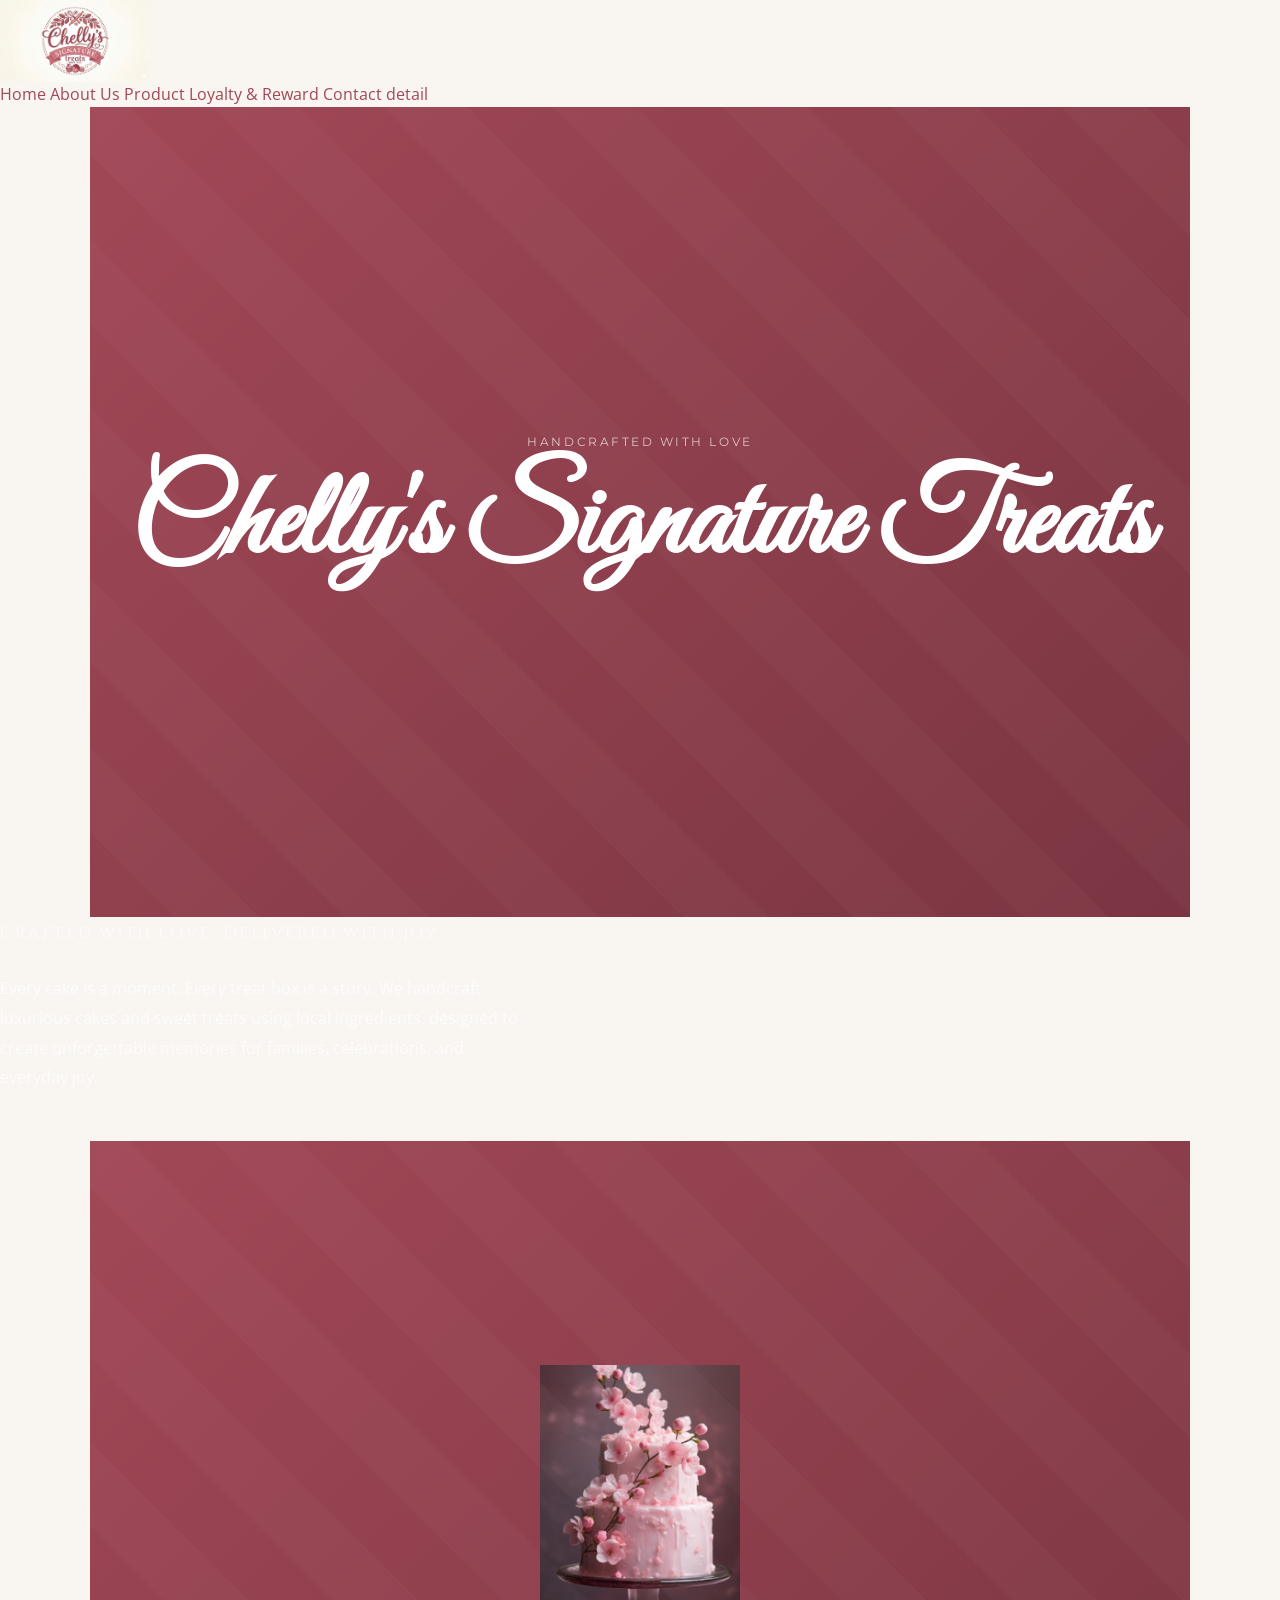
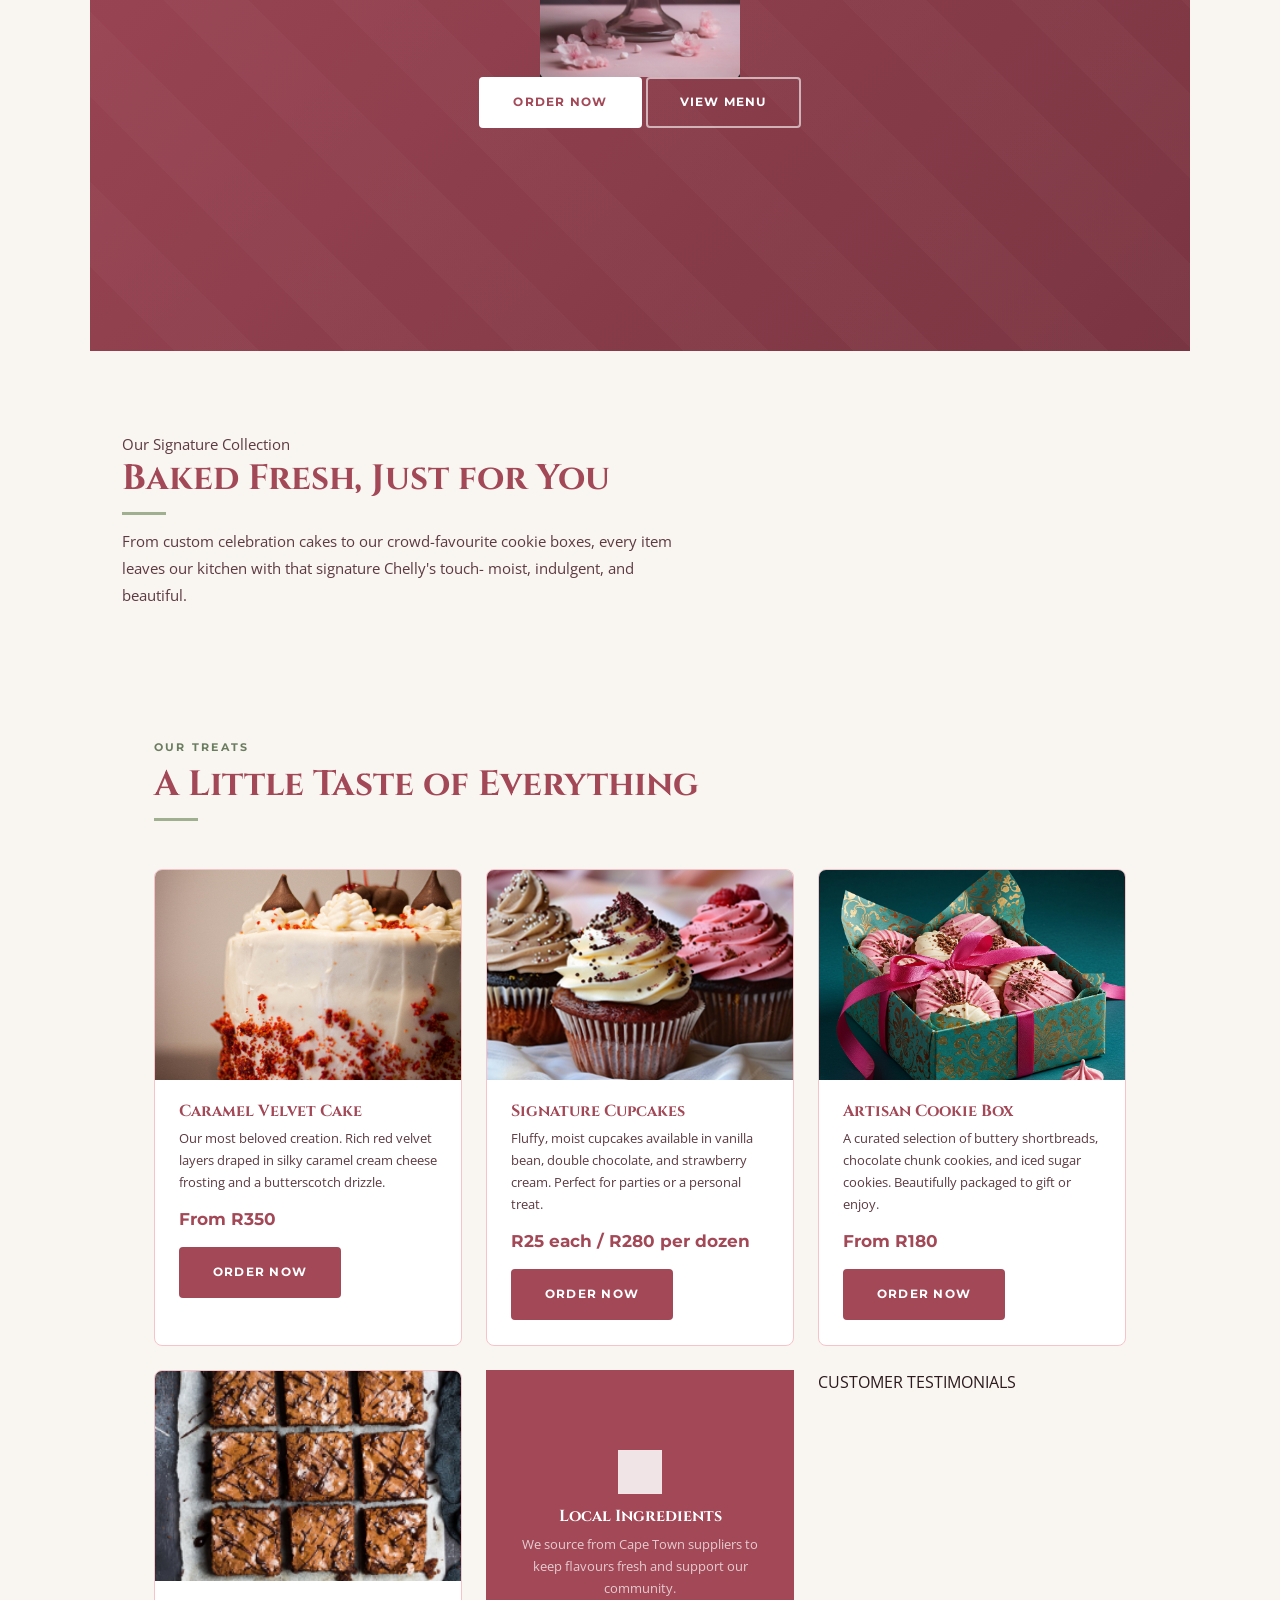
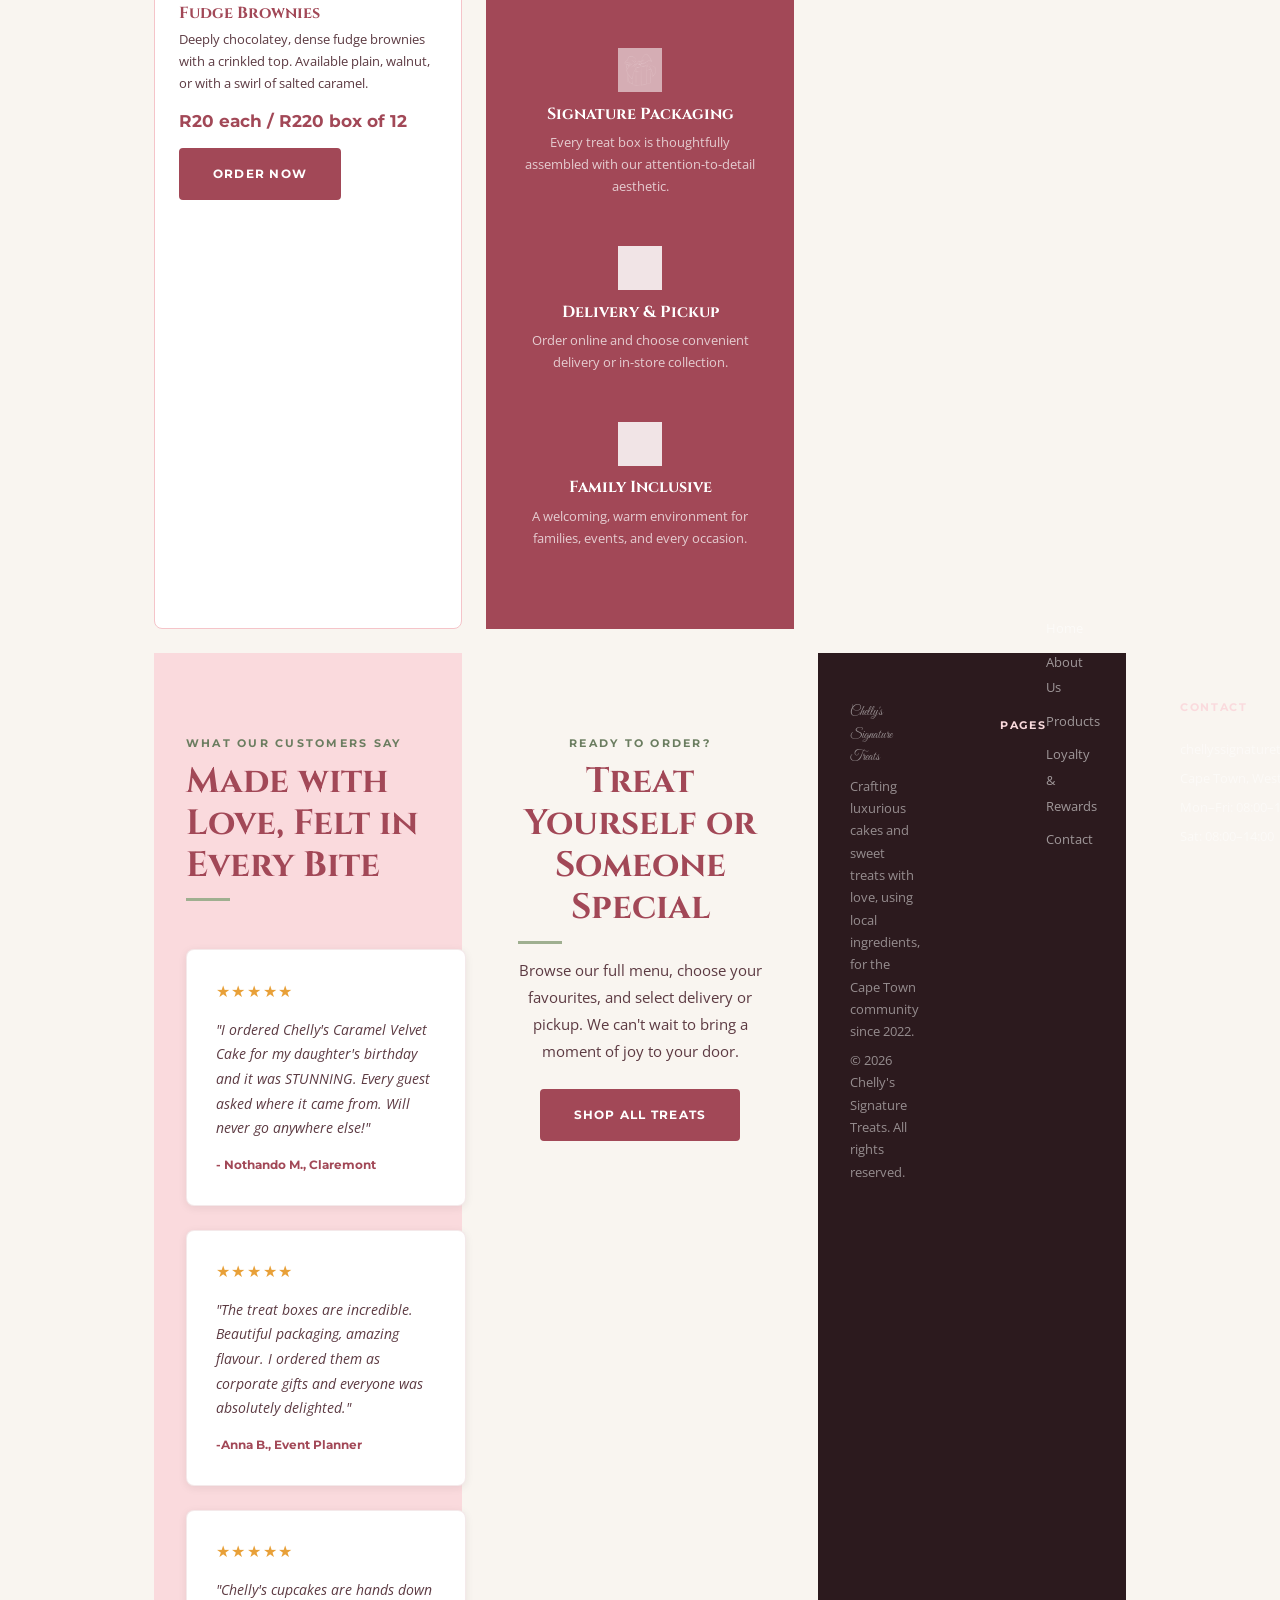
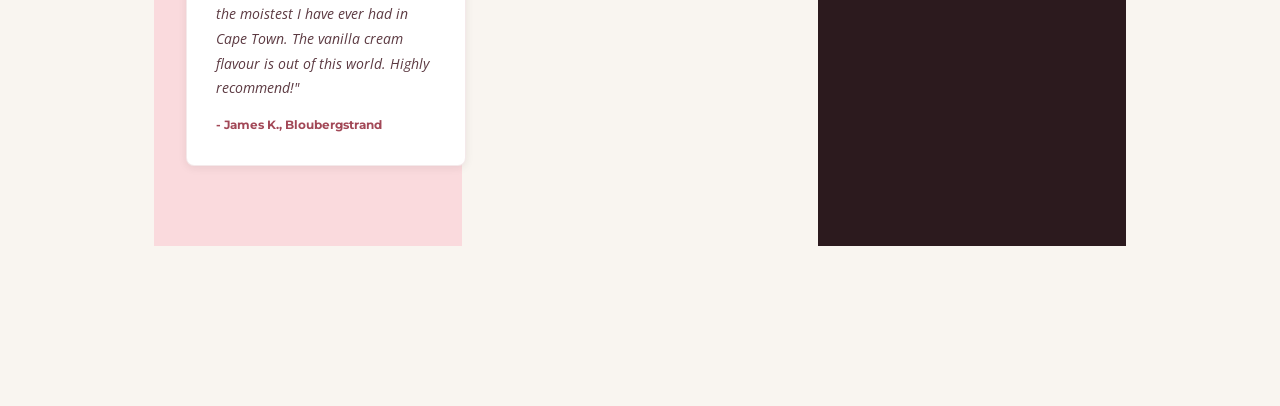
==== css/index.html @ 33cc7645 "Create a new CSS file (e.g., `style.css`) and link it to your HTML files on the website" ====
<!DOCTYPE html>
<html lang="en">
<head>
  <link rel="stylesheet" href="style.css" />
    <meta charset="UTF-8">
    <meta name="viewport" content="width=device-width, initial-scale=1.0">
    <title>Home | Chelly's Signature Treats</title>
</head>

<body>
          <img src="images/logo.png" alt="Chelly's Signature Treats" width="150" height="60"/>
    <a href="index.html">Home</a>
    <a href ="aboutus.html">About Us</a>
    <a href="product.html">Product</a>
    <a href="loyaltyandreward.html">Loyalty & Reward</a>
    <a href="contactdetail.html">Contact detail</a>

 <section class="hero">
    <div class="hero-bg-pattern"></div>
    <div class="hero-content">
      <p align="center" class="hero-eyebrow">Handcrafted with love</p>
           <h1> Chelly's Signature Treats</h1>

    </div>
  </section>
          <p class="hero-tagline">Crafted with love. Delivered with joy.</p>
        <p class="hero-description">
          Every cake is a moment. Every treat box is a story. We handcraft luxurious
          cakes and sweet treats using local ingredients, designed to create unforgettable
          memories for families, celebrations, and everyday joy.
 <section class="hero">

  <img src="images/maincake.png" alt="Main Cake" width="200"/>
      <div class="hero-actions">
        <a href="#" class="btn-primary">Order Now</a>
        <a href="#" class="btn-outline">View Menu</a>
      </div>
    </div>
  </section>

  <!-- INTRODUCTION -->
   <section class="featured-treats">
        <p "section-label">Our Signature Collection</p>
                <h2>Baked Fresh, Just for You</h2>
        <p class="section-subtitle">
          From custom celebration cakes to our crowd-favourite cookie boxes, every item
          leaves our kitchen with that signature Chelly's touch- moist, indulgent, and beautiful.
        </p>
 
    <!-- PHOTO GALLERY -->
  <section class="photo-grid-section">
    <p class="section-label">Our Treats</p>
    <h2 class="section-title">A Little Taste of Everything</h2>
    <div class="photo-grid">
 
      <div class="treats-grid">
 
          <article class="treat-card">
            <div class="treat-image">
              <img src="images/caramelvelvetcake.jpg" width="200" />
            </div>
            <div class="treat-info">
              <h3>Caramel Velvet Cake</h3>
              <p>
                Our most beloved creation. Rich red velvet layers draped in silky caramel
                cream cheese frosting and a butterscotch drizzle.
              </p>
              <p class="treat-price">From R350</p>
              <a href="products.html" class="btn-primary">Order Now</a>
            </div>
          </article>
 
          <article class="treat-card">
            <div class="treat-image">
              <img src="images/cupcakes.png" alt="Signature Cupcakes" />
            </div>
            <div class="treat-info">
              <h3>Signature Cupcakes</h3>
              <p>
                Fluffy, moist cupcakes available in vanilla bean, double chocolate,
                and strawberry cream. Perfect for parties or a personal treat.
              </p>
              <p class="treat-price">R25 each / R280 per dozen</p>
              <a href="products.html" class="btn-primary">Order Now</a>
            </div>
          </article>
 
          <article class="treat-card">
            <div class="treat-image">
              <img src="images/cookiebox.jpg" width="200" />
            </div>
            <div class="treat-info">
              <h3>Artisan Cookie Box</h3>
              <p>
                A curated selection of buttery shortbreads, chocolate chunk cookies, and iced
                sugar cookies. Beautifully packaged to gift or enjoy.
              </p>
              <p class="treat-price">From R180</p>
              <a href="products.html" class="btn-primary">Order Now</a>
            </div>
          </article>
 
          <article class="treat-card">
            <div class="treat-image">
              <img src="images/brownies.png" alt="Fudge Brownies" />
            </div>
            <div class="treat-info">
              <h3>Fudge Brownies</h3>
              <p>
                Deeply chocolatey, dense fudge brownies with a crinkled top. Available plain,
                walnut, or with a swirl of salted caramel.
              </p>
              <p class="treat-price">R20 each / R220 box of 12</p>
              <a href="products.html" class="btn-primary">Order Now</a>
            </div>
          </article>
 <section class="promise-band">
        <div class="promise-grid">
 
          <div class="promise-item">
            <img src="images/localingredients.jpg" width="150" height="100" />
            <h3>Local Ingredients</h3>
            <p>We source from Cape Town suppliers to keep flavours fresh and support our community.</p>
          </div>
 
          <div class="promise-item">
            <img src="images/packaginglogo.png" width="150" height="100" />
            <h3>Signature Packaging</h3>
            <p>Every treat box is thoughtfully assembled with our attention-to-detail aesthetic.</p>
          </div>
 
          <div class="promise-item">
            <img src="images/deliveryicon.jpg" width="150" height="100" />
            <h3>Delivery & Pickup</h3>
            <p>Order online and choose convenient delivery or in-store collection.</p>
          </div>
 
          <div class="promise-item">
            <img src="images/familyicon.jpg" width="150" height="100" />
            <h3>Family Inclusive</h3>
            <p>A welcoming, warm environment for families, events, and every occasion.</p>
          </div>
 
        </div>
      </section>
 
      
           CUSTOMER TESTIMONIALS
      
      <section class="testimonials">
        <p class="section-label">What Our Customers Say</p>
        <h2>Made with Love, Felt in Every Bite</h2>
 
        <div class="testimonials-grid">
 
          <article class="testimonial-card">
            <div class="stars" aria-label="5 out of 5 stars">&#9733;&#9733;&#9733;&#9733;&#9733;</div>
            <blockquote>
              "I ordered Chelly's Caramel Velvet Cake for my daughter's birthday and it was
              STUNNING. Every guest asked where it came from. Will never go anywhere else!"
            </blockquote>
            <p class="testimonial-author">- Nothando M., Claremont</p>
          </article>
 
          <article class="testimonial-card">
            <div class="stars" aria-label="5 out of 5 stars">&#9733;&#9733;&#9733;&#9733;&#9733;</div>
            <blockquote>
              "The treat boxes are incredible. Beautiful packaging, amazing flavour.
              I ordered them as corporate gifts and everyone was absolutely delighted."
            </blockquote>
            <p class="testimonial-author">-Anna B., Event Planner</p>
          </article>
 
          <article class="testimonial-card">
            <div class="stars" aria-label="5 out of 5 stars">&#9733;&#9733;&#9733;&#9733;&#9733;</div>
            <blockquote>
              "Chelly's cupcakes are hands down the moistest I have ever had in Cape Town.
              The vanilla cream flavour is out of this world. Highly recommend!"
            </blockquote>
            <p class="testimonial-author">- James K., Bloubergstrand</p>
          </article>
 
        </div>
      </section>
 
      <!-- ═══════════════════════════════════════════
           CALL TO ACTION
      ═══════════════════════════════════════════ -->
      <section class="cta-section">
        <p class="section-label">Ready to Order?</p>
        <h2>Treat Yourself or Someone Special</h2>
        <p>
          Browse our full menu, choose your favourites, and select delivery or pickup.
          We can't wait to bring a moment of joy to your door.
        </p>
        <a href="products.html" class="btn-primary">Shop All Treats</a>
      </section>
 
    </main>
 
    <!-- ═══════════════════════════════════════════
         FOOTER
    ═══════════════════════════════════════════ -->
    <footer>
      <div class="footer-grid">
 
        <div class="footer-brand">
          <p class="footer-logo">Chelly's Signature Treats</p>
          <p>
            Crafting luxurious cakes and sweet treats with love, using local ingredients,
            for the Cape Town community since 2022.
          </p>
          <p>&copy; 2026 Chelly's Signature Treats. All rights reserved.</p>
        </div>
 
        <nav aria-label="Footer navigation">
          <h4>Pages</h4>
          <ul>
            <li><a href="index.html">Home</a></li>
            <li><a href="about.html">About Us</a></li>
            <li><a href="products.html">Products</a></li>
            <li><a href="loyalty.html">Loyalty & Rewards</a></li>
            <li><a href="contact.html">Contact</a></li>
          </ul>
        </nav>
 
        <div class="footer-contact">
          <h4>Contact</h4>
          <ul>
            <li>chellyssignaturetreats.co.za</li>
            <li>Cape Town, Western Cape</li>
            <li>Mon–Fri: 08:00–17:00</li>
            <li>Sat: 08:00–14:00</li>
          </ul>
        </div>
 
      </div>
    </footer>
 
   
  </body>
</html>
---- css/style.css ----
/* ============================================================
   CHELLY'S SIGNATURE TREATS — style.css
   Covers: index.html · about.html · products.html
           loyalty.html · contact.html
   ============================================================ */
/* ─────────────────────────────────────────
   1. GOOGLE FONTS IMPORT
───────────────────────────────────────── */
@import url('https://fonts.googleapis.com/css2?family=Great+Vibes&family=Cinzel:wght@400;600;700&family=Open+Sans:wght@300;400;600&family=Montserrat:wght@400;500;600;700&display=swap');


/* ─────────────────────────────────────────
   2. CSS CUSTOM PROPERTIES (DESIGN TOKENS)
───────────────────────────────────────── */
:root {
  /* Brand colours */
  --raspberry:      #A24857;
  --raspberry-dark: #7A3542;
  --raspberry-light:#C4687A;
  --blush:          #FADADD;
  --blush-dark:     #F5C4C9;
  --sage:           #9FAF90;
  --sage-dark:      #6B7D60;
  --vanilla:        #F9F5F0;
  --vanilla-dark:   #F0EAE2;
  --text-dark:      #2C1A1E;
  --text-mid:       #5C3A42;
  --text-light:     #8C6A72;
  --white:          #FFFFFF;

  /* Typography */
  --font-display:   'Great Vibes', cursive;
  --font-heading:   'Cinzel', serif;
  --font-label:     'Montserrat', sans-serif;
  --font-body:      'Open Sans', sans-serif;

  /* Spacing scale */
  --space-xs:  0.4rem;
  --space-sm:  0.8rem;
  --space-md:  1.5rem;
  --space-lg:  3rem;
  --space-xl:  5rem;
  --space-2xl: 8rem;

  /* Layout */
  --max-width:      1100px;
  --nav-height:     72px;
  --radius-sm:      4px;
  --radius-md:      8px;
  --radius-lg:      16px;

  /* Shadows */
  --shadow-sm:  0 2px 8px rgba(44, 26, 30, 0.08);
  --shadow-md:  0 6px 20px rgba(44, 26, 30, 0.10);
  --shadow-lg:  0 16px 40px rgba(44, 26, 30, 0.14);

  /* Transitions */
  --transition: 0.22s ease;
}


/* ─────────────────────────────────────────
   3. RESET & BASE
───────────────────────────────────────── */
*, *::before, *::after {
  box-sizing: border-box;
  margin: 0;
  padding: 0;
}

html {
  scroll-behavior: smooth;
  font-size: 16px;
}

body {
  font-family: var(--font-body);
  background-color: var(--vanilla);
  color: var(--text-dark);
  line-height: 1.6;
  -webkit-font-smoothing: antialiased;
}

img {
  display: block;
  max-width: 100%;
  height: auto;
}

a {
  color: var(--raspberry);
  text-decoration: none;
  transition: color var(--transition);
}

a:hover {
  color: var(--raspberry-dark);
}

ul {
  list-style: none;
}

button {
  cursor: pointer;
  font-family: var(--font-label);
}


/* ─────────────────────────────────────────
   4. TYPOGRAPHY UTILITIES
───────────────────────────────────────── */
.section-label {
  display: block;
  font-family: var(--font-label);
  font-size: 0.7rem;
  font-weight: 700;
  letter-spacing: 0.2em;
  text-transform: uppercase;
  color: var(--sage-dark);
  margin-bottom: var(--space-xs);
}

h1, h2, h3, h4 {
  font-family: var(--font-heading);
  line-height: 1.2;
  color: var(--raspberry);
}

h1 { font-size: clamp(2rem, 5vw, 3.2rem); }
h2 { font-size: clamp(1.5rem, 3vw, 2.2rem); margin-bottom: var(--space-sm); }
h3 { font-size: 1.05rem; margin-bottom: var(--space-xs); }
h4 { font-size: 0.9rem; }

p {
  font-size: 0.92rem;
  color: var(--text-mid);
  line-height: 1.85;
}

/* Decorative divider line under headings */
h2::after {
  content: '';
  display: block;
  width: 44px;
  height: 3px;
  background: var(--sage);
  margin-top: 0.7rem;
}


/* ─────────────────────────────────────────
   5. BUTTONS
───────────────────────────────────────── */
.btn-primary,
.btn-outline,
.btn-submit,
.btn-add-to-cart {
  display: inline-block;
  font-family: var(--font-label);
  font-size: 0.78rem;
  font-weight: 700;
  letter-spacing: 0.1em;
  text-transform: uppercase;
  border-radius: var(--radius-sm);
  padding: 0.85rem 2rem;
  transition: background var(--transition), color var(--transition),
              border-color var(--transition), transform var(--transition),
              box-shadow var(--transition);
  border: 2px solid transparent;
}

/* Primary — filled raspberry */
.btn-primary {
  background: var(--raspberry);
  color: var(--white);
  border-color: var(--raspberry);
}

.btn-primary:hover {
  background: var(--raspberry-dark);
  border-color: var(--raspberry-dark);
  color: var(--white);
  transform: translateY(-2px);
  box-shadow: var(--shadow-md);
}

/* Outline — transparent with raspberry border */
.btn-outline {
  background: transparent;
  color: var(--raspberry);
  border-color: var(--raspberry);
}

.btn-outline:hover {
  background: var(--raspberry);
  color: var(--white);
  transform: translateY(-2px);
}

/* Submit — full-width form button */
.btn-submit {
  display: block;
  width: 100%;
  padding: 1rem;
  background: var(--raspberry);
  color: var(--white);
  border: none;
  border-radius: var(--radius-sm);
  font-size: 0.85rem;
  margin-top: var(--space-sm);
}

.btn-submit:hover {
  background: var(--raspberry-dark);
  transform: translateY(-1px);
  box-shadow: var(--shadow-md);
}

/* Small add-to-cart button */
.btn-add-to-cart {
  padding: 0.5rem 1rem;
  background: var(--raspberry);
  color: var(--white);
  border: none;
  border-radius: var(--radius-sm);
  font-size: 0.72rem;
}

.btn-add-to-cart:hover {
  background: var(--raspberry-dark);
}


/* ─────────────────────────────────────────
   6. LAYOUT WRAPPERS
───────────────────────────────────────── */
.container {
  max-width: var(--max-width);
  margin: 0 auto;
  padding: 0 2rem;
}

section {
  padding: var(--space-xl) 2rem;
  max-width: var(--max-width);
  margin: 0 auto;
}

/* Full-bleed wrappers (sections that break out of max-width) */
.full-bleed {
  width: 100%;
  padding: var(--space-xl) 2rem;
}

.full-bleed > * {
  max-width: var(--max-width);
  margin: 0 auto;
}


/* ─────────────────────────────────────────
   7. NAVIGATION
───────────────────────────────────────── */
header {
  position: sticky;
  top: 0;
  z-index: 100;
  background: var(--white);
  border-bottom: 1px solid var(--blush-dark);
  box-shadow: var(--shadow-sm);
}

nav {
  max-width: var(--max-width);
  margin: 0 auto;
  padding: 0 2rem;
  height: var(--nav-height);
  display: flex;
  align-items: center;
  justify-content: space-between;
}

.nav-logo a {
  font-family: var(--font-display);
  font-size: 2rem;
  color: var(--raspberry);
  text-decoration: none;
  line-height: 1;
}

.nav-logo a:hover {
  color: var(--raspberry-dark);
}

.nav-links {
  display: flex;
  gap: 0;
  align-items: center;
}

.nav-links li a {
  font-family: var(--font-label);
  font-size: 0.75rem;
  font-weight: 600;
  letter-spacing: 0.08em;
  text-transform: uppercase;
  color: var(--text-mid);
  padding: 0.5rem 1rem;
  border-radius: var(--radius-sm);
  transition: background var(--transition), color var(--transition);
  text-decoration: none;
}

.nav-links li a:hover,
.nav-links li a[aria-current="page"] {
  background: var(--blush);
  color: var(--raspberry);
}


/* ─────────────────────────────────────────
   8. FOOTER
───────────────────────────────────────── */
footer {
  background: var(--text-dark);
  color: rgba(255, 255, 255, 0.65);
  padding: var(--space-lg) 2rem var(--space-md);
}

.footer-grid {
  max-width: var(--max-width);
  margin: 0 auto;
  display: grid;
  grid-template-columns: 2fr 1fr 1fr;
  gap: var(--space-lg);
}

.footer-logo {
  font-family: var(--font-display);
  font-size: 2rem;
  color: var(--blush);
  margin-bottom: var(--space-sm);
}

.footer-brand p {
  font-size: 0.82rem;
  color: rgba(255, 255, 255, 0.5);
  line-height: 1.7;
  max-width: 260px;
  margin-bottom: 0.4rem;
}

footer nav h4,
.footer-contact h4 {
  font-family: var(--font-label);
  font-size: 0.68rem;
  letter-spacing: 0.15em;
  text-transform: uppercase;
  color: var(--blush);
  margin-bottom: var(--space-md);
  font-weight: 700;
}

footer nav ul li,
.footer-contact ul li {
  margin-bottom: 0.5rem;
}

footer nav ul li a {
  font-size: 0.82rem;
  color: rgba(255, 255, 255, 0.55);
  text-decoration: none;
  transition: color var(--transition);
}

footer nav ul li a:hover {
  color: var(--blush);
}

.footer-contact ul li {
  font-size: 0.82rem;
  color: rgba(255, 255, 255, 0.5);
}


/* ─────────────────────────────────────────
   9. PAGE HERO (shared across inner pages)
───────────────────────────────────────── */
.page-hero {
  background: var(--blush);
  padding: var(--space-xl) 2rem var(--space-lg);
  text-align: center;
  border-bottom: 1px solid var(--blush-dark);
  max-width: 100%;
  margin: 0;
}

.page-hero h1 {
  font-family: var(--font-display);
  font-size: clamp(3rem, 7vw, 5rem);
  color: var(--raspberry);
  line-height: 1.1;
  margin-bottom: var(--space-sm);
}

/* Override the h2::after rule for page-hero h1 */
.page-hero h1::after { display: none; }

.page-hero p {
  font-size: 1rem;
  color: var(--text-mid);
  max-width: 520px;
  margin: 0 auto;
  line-height: 1.85;
}

.page-hero .section-label {
  margin-bottom: var(--space-xs);
}


/* ─────────────────────────────────────────
   10. HOME — HERO SECTION
───────────────────────────────────────── */
.hero {
  background: linear-gradient(135deg, var(--raspberry) 0%, var(--raspberry-dark) 100%);
  min-height: 90vh;
  display: flex;
  flex-direction: column;
  align-items: center;
  justify-content: center;
  text-align: center;
  padding: var(--space-xl) 2rem;
  position: relative;
  overflow: hidden;
}

/* Subtle diagonal pattern overlay */
.hero::before {
  content: '';
  position: absolute;
  inset: 0;
  background: repeating-linear-gradient(
    45deg,
    transparent,
    transparent 60px,
    rgba(255, 255, 255, 0.025) 60px,
    rgba(255, 255, 255, 0.025) 120px
  );
  pointer-events: none;
}

.hero-eyebrow {
  font-family: var(--font-label);
  font-size: 0.72rem;
  letter-spacing: 0.22em;
  text-transform: uppercase;
  color: rgba(255, 255, 255, 0.7);
  margin-bottom: var(--space-sm);
}

.hero h1 {
  font-family: var(--font-display);
  font-size: clamp(3.5rem, 10vw, 7.5rem);
  color: var(--white);
  line-height: 1;
  margin-bottom: 0.4rem;
}

.hero h1::after { display: none; }

.hero-tagline {
  font-family: var(--font-heading);
  font-size: clamp(0.85rem, 2vw, 1.1rem);
  letter-spacing: 0.12em;
  color: rgba(255, 255, 255, 0.75);
  margin-bottom: var(--space-md);
}

.hero-description {
  font-size: 0.98rem;
  color: rgba(255, 255, 255, 0.78);
  max-width: 520px;
  line-height: 1.9;
  margin-bottom: var(--space-lg);
}

.hero-buttons {
  display: flex;
  gap: var(--space-sm);
  flex-wrap: wrap;
  justify-content: center;
}

/* Override button colours inside the dark hero */
.hero .btn-primary {
  background: var(--white);
  color: var(--raspberry);
  border-color: var(--white);
}

.hero .btn-primary:hover {
  background: var(--blush);
  border-color: var(--blush);
  color: var(--raspberry-dark);
}

.hero .btn-outline {
  background: transparent;
  color: var(--white);
  border-color: rgba(255, 255, 255, 0.6);
}

.hero .btn-outline:hover {
  background: rgba(255, 255, 255, 0.12);
  border-color: var(--white);
  color: var(--white);
}


/* ─────────────────────────────────────────
   11. HOME — FEATURED TREATS
───────────────────────────────────────── */
.featured-treats {
  padding: var(--space-xl) 2rem;
  max-width: var(--max-width);
  margin: 0 auto;
}

.featured-treats .section-label { margin-bottom: var(--space-xs); }

.featured-treats > p.section-subtitle {
  max-width: 560px;
  margin-bottom: var(--space-lg);
}

.treats-grid {
  display: grid;
  grid-template-columns: repeat(auto-fit, minmax(240px, 1fr));
  gap: 1.5rem;
  margin-top: var(--space-lg);
}

.treat-card {
  background: var(--white);
  border: 1px solid var(--blush-dark);
  border-radius: var(--radius-md);
  overflow: hidden;
  transition: transform var(--transition), box-shadow var(--transition);
}

.treat-card:hover {
  transform: translateY(-5px);
  box-shadow: var(--shadow-lg);
}

.treat-image {
  height: 210px;
  overflow: hidden;
  background: var(--vanilla-dark);
}

.treat-image img {
  width: 100%;
  height: 100%;
  object-fit: cover;
  transition: transform 0.4s ease;
}

.treat-card:hover .treat-image img {
  transform: scale(1.04);
}

.treat-info {
  padding: 1.4rem 1.5rem 1.6rem;
}

.treat-info h3 {
  font-family: var(--font-heading);
  font-size: 1rem;
  color: var(--raspberry);
  margin-bottom: 0.4rem;
}

.treat-info h3::after { display: none; }

.treat-info p {
  font-size: 0.83rem;
  color: var(--text-mid);
  line-height: 1.65;
  margin-bottom: var(--space-sm);
}

.treat-price {
  font-family: var(--font-label);
  font-size: 1.05rem !important;
  font-weight: 700;
  color: var(--raspberry) !important;
  margin-bottom: var(--space-sm) !important;
}


/* ─────────────────────────────────────────
   12. HOME — PROMISE BAND
───────────────────────────────────────── */
.promise-band {
  background: var(--raspberry);
  padding: var(--space-xl) 2rem;
  width: 100%;
}

.promise-grid {
  max-width: var(--max-width);
  margin: 0 auto;
  display: grid;
  grid-template-columns: repeat(auto-fit, minmax(200px, 1fr));
  gap: var(--space-lg);
  text-align: center;
}

.promise-item img {
  width: 44px;
  height: 44px;
  margin: 0 auto var(--space-sm);
  object-fit: contain;
  filter: brightness(0) invert(1) opacity(0.85);
}

.promise-item h3 {
  font-family: var(--font-heading);
  font-size: 1rem;
  color: var(--white);
  margin-bottom: 0.5rem;
}

.promise-item h3::after { display: none; }

.promise-item p {
  font-size: 0.83rem;
  color: rgba(255, 255, 255, 0.72);
  line-height: 1.65;
}


/* ─────────────────────────────────────────
   13. HOME — TESTIMONIALS
───────────────────────────────────────── */
.testimonials {
  background: var(--blush);
  padding: var(--space-xl) 2rem;
  max-width: 100%;
  margin: 0;
  width: 100%;
}

.testimonials > * {
  max-width: var(--max-width);
  margin-left: auto;
  margin-right: auto;
}

.testimonials h2 { margin-bottom: var(--space-lg); }

.testimonials-grid {
  display: grid;
  grid-template-columns: repeat(auto-fit, minmax(280px, 1fr));
  gap: 1.5rem;
  margin-top: var(--space-lg);
}

.testimonial-card {
  background: var(--white);
  border: 1px solid rgba(162, 72, 87, 0.12);
  border-radius: var(--radius-md);
  padding: 1.8rem;
  box-shadow: var(--shadow-sm);
}

.stars {
  color: #e8a038;
  font-size: 1rem;
  letter-spacing: 0.1em;
  margin-bottom: var(--space-sm);
}

.testimonial-card blockquote {
  font-size: 0.88rem;
  color: var(--text-mid);
  line-height: 1.75;
  font-style: italic;
  margin-bottom: var(--space-sm);
  border: none;
  padding: 0;
}

.testimonial-author {
  font-family: var(--font-label);
  font-size: 0.75rem;
  font-weight: 700;
  color: var(--raspberry);
}


/* ─────────────────────────────────────────
   14. HOME — CTA SECTION
───────────────────────────────────────── */
.cta-section {
  text-align: center;
  padding: var(--space-xl) 2rem;
}

.cta-section h2 { margin-bottom: var(--space-sm); }

.cta-section p {
  max-width: 480px;
  margin: 0 auto var(--space-md);
}


/* ─────────────────────────────────────────
   15. ABOUT — BAKERY STORY
───────────────────────────────────────── */
.bakery-story {
  display: grid;
  grid-template-columns: 1fr 1fr;
  gap: var(--space-2xl);
  align-items: center;
  padding: var(--space-xl) 2rem;
  max-width: var(--max-width);
  margin: 0 auto;
}

.story-image {
  border-radius: var(--radius-lg);
  overflow: hidden;
  aspect-ratio: 1 / 1;
  background: var(--vanilla-dark);
  box-shadow: var(--shadow-lg);
}

.story-image img {
  width: 100%;
  height: 100%;
  object-fit: cover;
}

.story-text .section-label { margin-bottom: var(--space-xs); }

.story-text h2 { margin-bottom: var(--space-md); }

.story-text p {
  margin-bottom: var(--space-sm);
}


/* ─────────────────────────────────────────
   16. ABOUT — MISSION & VISION
───────────────────────────────────────── */
.mission-vision {
  background: var(--blush);
  padding: var(--space-xl) 2rem;
  text-align: center;
  max-width: 100%;
  margin: 0;
  width: 100%;
}

.mission-vision h2 { margin-bottom: var(--space-lg); }

.mission-vision-grid {
  display: grid;
  grid-template-columns: 1fr 1fr;
  gap: var(--space-md);
  max-width: 820px;
  margin: 0 auto;
  text-align: left;
}

.mission-card,
.vision-card {
  background: var(--white);
  border: 1px solid rgba(162, 72, 87, 0.12);
  border-radius: var(--radius-md);
  padding: 2rem;
  box-shadow: var(--shadow-sm);
}

.mission-card h3,
.vision-card h3 {
  font-size: 1.05rem;
  color: var(--raspberry);
  margin-bottom: var(--space-sm);
}

.mission-card h3::after,
.vision-card h3::after { display: none; }

.mission-card blockquote,
.vision-card blockquote {
  font-size: 0.9rem;
  color: var(--text-mid);
  line-height: 1.85;
  font-style: italic;
  border-left: 3px solid var(--sage);
  padding-left: var(--space-sm);
  margin: 0;
}


/* ─────────────────────────────────────────
   17. ABOUT — CORE VALUES
───────────────────────────────────────── */
.values-section {
  background: var(--raspberry);
  padding: var(--space-xl) 2rem;
  max-width: 100%;
  margin: 0;
  width: 100%;
}

.values-section .section-label {
  color: rgba(255, 255, 255, 0.65);
  display: block;
  max-width: var(--max-width);
  margin: 0 auto var(--space-xs);
}

.values-section h2 {
  color: var(--white);
  max-width: var(--max-width);
  margin: 0 auto var(--space-lg);
}

.values-section h2::after {
  background: var(--blush);
}

.values-grid {
  max-width: var(--max-width);
  margin: 0 auto;
  display: grid;
  grid-template-columns: repeat(auto-fit, minmax(220px, 1fr));
  gap: 1.5rem;
}

.value-card {
  background: rgba(255, 255, 255, 0.1);
  border: 1px solid rgba(255, 255, 255, 0.18);
  border-radius: var(--radius-md);
  padding: 1.8rem;
  transition: background var(--transition);
}

.value-card:hover {
  background: rgba(255, 255, 255, 0.15);
}

.value-card img {
  width: 38px;
  height: 38px;
  margin-bottom: var(--space-sm);
  filter: brightness(0) invert(1) opacity(0.85);
}

.value-card h3 {
  color: var(--white);
  font-size: 1rem;
  margin-bottom: 0.4rem;
}

.value-card h3::after { display: none; }

.value-card p {
  font-size: 0.83rem;
  color: rgba(255, 255, 255, 0.72);
  line-height: 1.65;
}


/* ─────────────────────────────────────────
   18. ABOUT — SERVICES
───────────────────────────────────────── */
.services-section {
  padding: var(--space-xl) 2rem;
  max-width: var(--max-width);
  margin: 0 auto;
}

.services-section h2 { margin-bottom: var(--space-lg); }

.services-grid {
  display: grid;
  grid-template-columns: repeat(auto-fit, minmax(280px, 1fr));
  gap: 1.5rem;
}

.service-card {
  background: var(--white);
  border: 1px solid var(--blush-dark);
  border-radius: var(--radius-md);
  padding: 2rem;
  transition: transform var(--transition), box-shadow var(--transition);
}

.service-card:hover {
  transform: translateY(-4px);
  box-shadow: var(--shadow-md);
}

.service-card img {
  width: 40px;
  height: 40px;
  margin-bottom: var(--space-sm);
  object-fit: contain;
}

.service-card h3 {
  color: var(--raspberry);
  font-size: 1rem;
  margin-bottom: 0.5rem;
}

.service-card h3::after { display: none; }

.service-card p {
  font-size: 0.85rem;
  color: var(--text-mid);
  line-height: 1.7;
}


/* ─────────────────────────────────────────
   19. ABOUT — SOCIAL FOLLOW
───────────────────────────────────────── */
.social-follow {
  background: var(--vanilla-dark);
  padding: var(--space-xl) 2rem;
  text-align: center;
  border-top: 1px solid var(--blush-dark);
}

.social-follow h2 { margin-bottom: 0.4rem; }

.social-follow > p {
  max-width: 460px;
  margin: 0 auto var(--space-md);
}

.social-links {
  display: flex;
  gap: var(--space-sm);
  justify-content: center;
  flex-wrap: wrap;
}

.social-links li a {
  display: inline-block;
  font-family: var(--font-label);
  font-size: 0.78rem;
  font-weight: 700;
  letter-spacing: 0.06em;
  text-transform: uppercase;
  color: var(--raspberry);
  background: var(--white);
  border: 1.5px solid var(--raspberry);
  border-radius: var(--radius-sm);
  padding: 0.7rem 1.5rem;
  transition: background var(--transition), color var(--transition);
}

.social-links li a:hover {
  background: var(--raspberry);
  color: var(--white);
}


/* ─────────────────────────────────────────
   20. PRODUCTS — PAGE HERO
───────────────────────────────────────── */
.products-page .page-hero {
  background: var(--raspberry);
}

.products-page .page-hero h1 {
  color: var(--white);
}

.products-page .page-hero p {
  color: rgba(255, 255, 255, 0.8);
}


/* ─────────────────────────────────────────
   21. PRODUCTS — FILTER BAR
───────────────────────────────────────── */
.filter-bar {
    display: flex;
  gap: 0.6rem;
  flex-wrap: wrap;
  max-width: var(--max-width);
  margin: var(--space-lg) auto 0;
  padding: 0 2rem;
}

.filter-btn {
  font-family: var(--font-label);
  font-size: 0.75rem;
  font-weight: 600;
  letter-spacing: 0.06em;
  text-transform: uppercase;
  padding: 0.5rem 1.1rem;
  border-radius: var(--radius-sm);
  border: 1.5px solid var(--raspberry);
  background: transparent;
  color: var(--raspberry);
  transition: background var(--transition), color var(--transition);
}

.filter-btn.active,
.filter-btn:hover {
  background: var(--raspberry);
  color: var(--white);
}


/* ─────────────────────────────────────────
   22. PRODUCTS — CATEGORY SECTIONS & GRID
───────────────────────────────────────── */
.product-category-section {
  padding: var(--space-lg) 2rem;
  max-width: var(--max-width);
  margin: 0 auto;
}

.product-category-section h2 {
  margin-bottom: var(--space-lg);
  padding-bottom: var(--space-sm);
  border-bottom: 1px solid var(--blush-dark);
}

.products-grid {
  display: grid;
  grid-template-columns: repeat(auto-fill, minmax(230px, 1fr));
  gap: 1.5rem;
}

.product-card {
  background: var(--white);
  border: 1px solid var(--blush-dark);
  border-radius: var(--radius-md);
  overflow: hidden;
  transition: transform var(--transition), box-shadow var(--transition);
}

.product-card:hover {
  transform: translateY(-4px);
  box-shadow: var(--shadow-md);
}

.product-image {
  height: 185px;
  overflow: hidden;
  background: var(--vanilla-dark);
}

.product-image img {
  width: 100%;
  height: 100%;
  object-fit: cover;
  transition: transform 0.4s ease;
}

.product-card:hover .product-image img {
  transform: scale(1.05);
}

.product-info {
  padding: 1.1rem 1.2rem 1.4rem;
}

.product-category-label {
  font-family: var(--font-label);
  font-size: 0.65rem;
  font-weight: 700;
  letter-spacing: 0.12em;
  text-transform: uppercase;
  color: var(--sage-dark);
  margin-bottom: 0.3rem;
}

.product-info h3 {
  font-size: 0.95rem;
  color: var(--text-dark);
  margin-bottom: 0.4rem;
}

.product-info h3::after { display: none; }

.product-info > p {
  font-size: 0.8rem;
  color: var(--text-mid);
  line-height: 1.6;
  margin-bottom: var(--space-sm);
}

.product-price {
  font-family: var(--font-label);
  font-size: 1rem;
  font-weight: 700;
  color: var(--raspberry);
  margin-bottom: var(--space-sm);
}


/* ─────────────────────────────────────────
   23. PRODUCTS — CUSTOM CTA BANNER
───────────────────────────────────────── */
.custom-cta {
  background: var(--sage);
  padding: var(--space-xl) 2rem;
  text-align: center;
  max-width: 100%;
  margin: var(--space-lg) 0 0;
  width: 100%;
}

.custom-cta h2 {
  color: var(--white);
  margin-bottom: 0.4rem;
}

.custom-cta h2::after { background: rgba(255,255,255,0.5); }

.custom-cta p {
  color: rgba(255, 255, 255, 0.88);
  font-size: 0.9rem;
  margin-bottom: var(--space-md);
}

.custom-cta .btn-primary {
  background: var(--white);
  color: var(--sage-dark);
  border-color: var(--white);
}

.custom-cta .btn-primary:hover {
  background: var(--vanilla);
}


/* ─────────────────────────────────────────
   24. LOYALTY — POINTS SUMMARY BAND
───────────────────────────────────────── */
.points-summary {
  background: var(--blush);
  padding: var(--space-lg) 2rem;
  max-width: 100%;
  margin: 0;
  width: 100%;
}

.points-grid {
  max-width: var(--max-width);
  margin: 0 auto;
  display: grid;
  grid-template-columns: repeat(auto-fit, minmax(200px, 1fr));
  gap: 1.5rem;
  text-align: center;
}

.points-card {
  background: var(--white);
  border-radius: var(--radius-md);
  padding: 2rem 1.5rem;
  border: 1px solid rgba(162, 72, 87, 0.12);
  box-shadow: var(--shadow-sm);
}

.points-number {
  font-family: var(--font-heading);
  font-size: 2.2rem;
  color: var(--raspberry);
  font-weight: 700;
  margin-bottom: 0.3rem;
}

.points-label {
  font-size: 0.82rem;
  color: var(--text-mid);
  line-height: 1.5;
}


/* ─────────────────────────────────────────
   25. LOYALTY — HOW IT WORKS
───────────────────────────────────────── */
.how-it-works {
  padding: var(--space-xl) 2rem;
  max-width: 860px;
  margin: 0 auto;
}

.how-it-works h2 { margin-bottom: var(--space-lg); }

.steps-list {
  list-style: none;
  display: flex;
  flex-direction: column;
  gap: var(--space-md);
  counter-reset: steps;
}

.step {
  display: flex;
  gap: var(--space-md);
  align-items: flex-start;
  counter-increment: steps;
  padding: 1.4rem;
  background: var(--white);
  border: 1px solid var(--blush-dark);
  border-radius: var(--radius-md);
  transition: box-shadow var(--transition);
}

.step:hover {
  box-shadow: var(--shadow-sm);
}

.step::before {
  content: counter(steps);
  flex-shrink: 0;
  width: 44px;
  height: 44px;
  background: var(--raspberry);
  color: var(--white);
  border-radius: 50%;
  display: flex;
  align-items: center;
  justify-content: center;
  font-family: var(--font-heading);
  font-size: 1rem;
  font-weight: 700;
}

.step h3 {
  color: var(--raspberry);
  margin-bottom: 0.3rem;
}

.step h3::after { display: none; }

.step p {
  font-size: 0.88rem;
  color: var(--text-mid);
  line-height: 1.75;
}


/* ─────────────────────────────────────────
   26. LOYALTY — GIFT FORM
───────────────────────────────────────── */
.gift-form-section {
  background: var(--white);
  padding: var(--space-xl) 2rem;
  max-width: 100%;
  margin: 0;
  width: 100%;
  border-top: 1px solid var(--blush-dark);
}

.gift-form-section > h2,
.gift-form-section > p,
.points-balance,
.gift-form {
  max-width: 700px;
  margin-left: auto;
  margin-right: auto;
}

.gift-form-section > h2 {
  display: block;
  margin-bottom: 0.4rem;
}

.gift-form-section > p {
  font-size: 0.88rem;
  color: var(--text-mid);
  line-height: 1.75;
  margin-bottom: var(--space-md);
}

.points-balance {
  background: var(--blush);
  border-radius: var(--radius-md);
  padding: 1rem 1.4rem;
  display: flex;
  align-items: center;
  justify-content: space-between;
  margin-bottom: var(--space-lg);
}

.points-balance span {
  font-family: var(--font-label);
  font-size: 0.82rem;
  color: var(--text-mid);
}

.points-balance strong {
  font-family: var(--font-heading);
  font-size: 1.1rem;
  color: var(--raspberry);
}


/* ─────────────────────────────────────────
   27. LOYALTY — PERKS GRID
───────────────────────────────────────── */
.perks-section {
  padding: var(--space-xl) 2rem;
  max-width: var(--max-width);
  margin: 0 auto;
}

.perks-section h2 { margin-bottom: var(--space-lg); }

.perks-grid {
  display: grid;
  grid-template-columns: repeat(auto-fit, minmax(230px, 1fr));
  gap: 1.2rem;
}

.perk-card {
  background: var(--white);
  border: 1px solid var(--blush-dark);
  border-radius: var(--radius-md);
  padding: 1.6rem;
  transition: transform var(--transition), box-shadow var(--transition);
}

.perk-card:hover {
  transform: translateY(-3px);
  box-shadow: var(--shadow-md);
}

.perk-points {
  font-family: var(--font-heading);
  font-size: 1.5rem;
  color: var(--raspberry);
  font-weight: 700;
  margin-bottom: 0.5rem;
}

.perk-card h3 {
  font-size: 0.95rem;
  color: var(--text-dark);
  margin-bottom: 0.4rem;
}

.perk-card h3::after { display: none; }

.perk-card p {
  font-size: 0.82rem;
  color: var(--text-mid);
  line-height: 1.65;
}


/* ─────────────────────────────────────────
   28. SHARED FORM STYLES
   (used in loyalty.html & contact.html)
───────────────────────────────────────── */
fieldset {
  border: none;
  padding: 0;
  margin: 0 0 var(--space-md);
}

legend {
  font-family: var(--font-label);
  font-size: 0.7rem;
  font-weight: 700;
  letter-spacing: 0.16em;
  text-transform: uppercase;
  color: var(--sage-dark);
  padding-bottom: 0.5rem;
  border-bottom: 1px solid var(--blush-dark);
  width: 100%;
  margin-bottom: var(--space-md);
}

.form-row {
  display: grid;
  grid-template-columns: 1fr 1fr;
  gap: var(--space-sm);
}

.form-group {
  margin-bottom: var(--space-sm);
}

.form-group label {
  display: block;
  font-family: var(--font-label);
  font-size: 0.75rem;
  font-weight: 600;
  letter-spacing: 0.04em;
  color: var(--text-mid);
  margin-bottom: 0.4rem;
}

.form-group input,
.form-group select,
.form-group textarea {
  width: 100%;
  padding: 0.75rem 1rem;
  border: 1.5px solid var(--blush-dark);
  border-radius: var(--radius-sm);
  font-family: var(--font-body);
  font-size: 0.88rem;
  color: var(--text-dark);
  background: var(--vanilla);
  outline: none;
  transition: border-color var(--transition), box-shadow var(--transition);
  appearance: none;
  -webkit-appearance: none;
}

.form-group input:focus,
.form-group select:focus,
.form-group textarea:focus {
  border-color: var(--raspberry);
  box-shadow: 0 0 0 3px rgba(162, 72, 87, 0.1);
}

.form-group textarea {
  resize: vertical;
  min-height: 100px;
  line-height: 1.7;
}

/* Custom select arrow */
.form-group select {
  background-image: url("data:image/svg+xml,%3Csvg xmlns='http://www.w3.org/2000/svg' width='12' height='8' viewBox='0 0 12 8'%3E%3Cpath fill='%23A24857' d='M6 8L0 0h12z'/%3E%3C/svg%3E");
  background-repeat: no-repeat;
  background-position: right 1rem center;
  padding-right: 2.5rem;
  cursor: pointer;
}


/* ─────────────────────────────────────────
   29. CONTACT — LAYOUT
───────────────────────────────────────── */
.contact-layout {
  display: grid;
  grid-template-columns: 1fr 1.4fr;
  gap: var(--space-2xl);
  align-items: start;
  max-width: var(--max-width);
  margin: var(--space-xl) auto;
  padding: 0 2rem var(--space-xl);
}

.contact-info h2,
.contact-form-section h2 {
  margin-bottom: var(--space-md);
}

.contact-details-list {
  display: flex;
  flex-direction: column;
  gap: 1.6rem;
  margin-bottom: var(--space-lg);
}

.contact-detail {
  display: flex;
  gap: 1rem;
  align-items: flex-start;
}

.contact-detail img {
  width: 44px;
  height: 44px;
  flex-shrink: 0;
  background: var(--blush);
  border-radius: 50%;
  padding: 10px;
  object-fit: contain;
}

.detail-label {
  font-family: var(--font-label);
  font-size: 0.68rem;
  font-weight: 700;
  letter-spacing: 0.1em;
  text-transform: uppercase;
  color: var(--sage-dark);
  margin-bottom: 0.15rem;
}

.detail-value {
  font-size: 0.9rem;
  color: var(--text-dark);
  font-weight: 600;
}

.detail-value a {
  color: var(--raspberry);
}

.detail-note {
  font-size: 0.78rem;
  color: var(--text-light);
  margin-top: 0.15rem;
}

/* Operating Hours table */
.operating-hours {
  border-top: 1px solid var(--blush-dark);
  padding-top: var(--space-md);
  margin-bottom: var(--space-md);
}

.operating-hours h3 {
  font-size: 0.95rem;
  color: var(--raspberry);
  margin-bottom: var(--space-sm);
}

.operating-hours h3::after { display: none; }

.operating-hours table {
  width: 100%;
  border-collapse: collapse;
}

.operating-hours td {
  padding: 0.45rem 0;
  font-size: 0.85rem;
  color: var(--text-mid);
  border-bottom: 1px solid rgba(250, 218, 221, 0.6);
}

.operating-hours td:last-child {
  text-align: right;
  font-weight: 600;
  color: var(--text-dark);
}

/* Delivery info */
.delivery-info {
  background: var(--blush);
  border-radius: var(--radius-md);
  padding: 1.2rem 1.4rem;
  margin-bottom: var(--space-md);
}

.delivery-info h3 {
  font-size: 0.9rem;
  color: var(--raspberry);
  margin-bottom: var(--space-sm);
}

.delivery-info h3::after { display: none; }

.delivery-info ul {
  list-style: none;
}

.delivery-info ul li {
  font-size: 0.84rem;
  color: var(--text-mid);
  line-height: 1.7;
  margin-bottom: 0.4rem;
}

.delivery-info ul li strong {
  color: var(--raspberry);
}

/* Map container */
.map-container {
  margin-top: var(--space-md);
}

.map-container h3 {
  font-size: 0.95rem;
  margin-bottom: var(--space-sm);
}

.map-container h3::after { display: none; }

.map-container iframe {
  border-radius: var(--radius-md);
  overflow: hidden;
  display: block;
  box-shadow: var(--shadow-sm);
}

/* Contact form section */
.contact-form-section > p {
  font-size: 0.88rem;
  color: var(--text-mid);
  line-height: 1.75;
  margin-bottom: var(--space-md);
}


/* ─────────────────────────────────────────
   30. CONTACT — SOCIAL SECTION
───────────────────────────────────────── */
.social-section {
  background: var(--raspberry);
  padding: var(--space-xl) 2rem;
  text-align: center;
}

.social-section h2 {
  color: var(--white);
  margin-bottom: 0.4rem;
}

.social-section h2::after { background: rgba(255,255,255,0.4); }

.social-section > p {
  color: rgba(255, 255, 255, 0.78);
  font-size: 0.9rem;
  margin-bottom: var(--space-md);
}

.social-handles-list {
  display: flex;
  gap: 1.5rem;
  justify-content: center;
  flex-wrap: wrap;
}

.social-handle {
  background: rgba(255, 255, 255, 0.1);
  border: 1px solid rgba(255, 255, 255, 0.22);
  border-radius: var(--radius-md);
  padding: 1.1rem 1.8rem;
  text-align: center;
  transition: background var(--transition);
}

.social-handle:hover {
  background: rgba(255, 255, 255, 0.18);
}

.social-platform {
  font-family: var(--font-label);
  font-size: 0.65rem;
  letter-spacing: 0.12em;
  text-transform: uppercase;
  color: rgba(255, 255, 255, 0.6);
  margin-bottom: 0.3rem;
}

.social-handle a {
  font-family: var(--font-heading);
  font-size: 1rem;
  color: var(--white);
  text-decoration: none;
}

.social-handle a:hover {
  color: var(--blush);
}


/* ─────────────────────────────────────────
   31. CONTACT — FAQ SECTION
───────────────────────────────────────── */
.faq-section {
  padding: var(--space-xl) 2rem;
  max-width: 800px;
  margin: 0 auto;
}

.faq-section h2 { margin-bottom: var(--space-lg); }

.faq-list {
  display: flex;
  flex-direction: column;
}

.faq-list dt {
  font-family: var(--font-label);
  font-size: 0.9rem;
  font-weight: 700;
  color: var(--raspberry);
  padding: 1.2rem 0 0.5rem;
  border-top: 1px solid var(--blush-dark);
}

.faq-list dd {
  font-size: 0.87rem;
  color: var(--text-mid);
  line-height: 1.8;
  padding-bottom: 0.8rem;
  margin: 0;
}

.faq-list dd a {
  color: var(--raspberry);
  text-decoration: underline;
  text-underline-offset: 2px;
}


/* ─────────────────────────────────────────
   32. RESPONSIVE — TABLET (max 900px)
───────────────────────────────────────── */
@media (max-width: 900px) {

  .bakery-story {
    grid-template-columns: 1fr;
    gap: var(--space-lg);
  }

  .mission-vision-grid {
    grid-template-columns: 1fr;
  }

  .contact-layout {
    grid-template-columns: 1fr;
    gap: var(--space-lg);
  }

  .footer-grid {
    grid-template-columns: 1fr 1fr;
  }

  .footer-brand {
    grid-column: 1 / -1;
  }
}


/* ─────────────────────────────────────────
   33. RESPONSIVE — MOBILE (max 600px)
───────────────────────────────────────── */
@media (max-width: 600px) {

  :root {
    --space-xl: 3.5rem;
    --space-lg: 2rem;
  }

  nav {
    flex-direction: column;
    height: auto;
    padding: 1rem 1.5rem;
    gap: 0.8rem;
  }

  .nav-links {
    flex-wrap: wrap;
    justify-content: center;
    gap: 0.2rem;
  }

  .nav-links li a {
    font-size: 0.7rem;
    padding: 0.4rem 0.7rem;
  }

  .hero {
    min-height: 75vh;
  }

  .hero-buttons {
    flex-direction: column;
    align-items: center;
  }

  .treats-grid,
  .testimonials-grid,
  .values-grid,
  .services-grid,
  .perks-grid,
  .points-grid {
    grid-template-columns: 1fr;
  }

  .form-row {
    grid-template-columns: 1fr;
  }

  .social-handles-list {
    flex-direction: column;
    align-items: center;
  }

  .footer-grid {
    grid-template-columns: 1fr;
  }

  section {
    padding: var(--space-lg) 1.2rem;
  }

  .products-grid {
    grid-template-columns: 1fr 1fr;
  }

  .filter-bar {
    padding: 0 1.2rem;
  }

  .promise-grid {
    grid-template-columns: 1fr 1fr;
    gap: var(--space-md);
  }
}

@media (max-width: 400px) {
  .products-grid {
    grid-template-columns: 1fr;
  }

  .promise-grid {
    grid-template-columns: 1fr;
  }
}
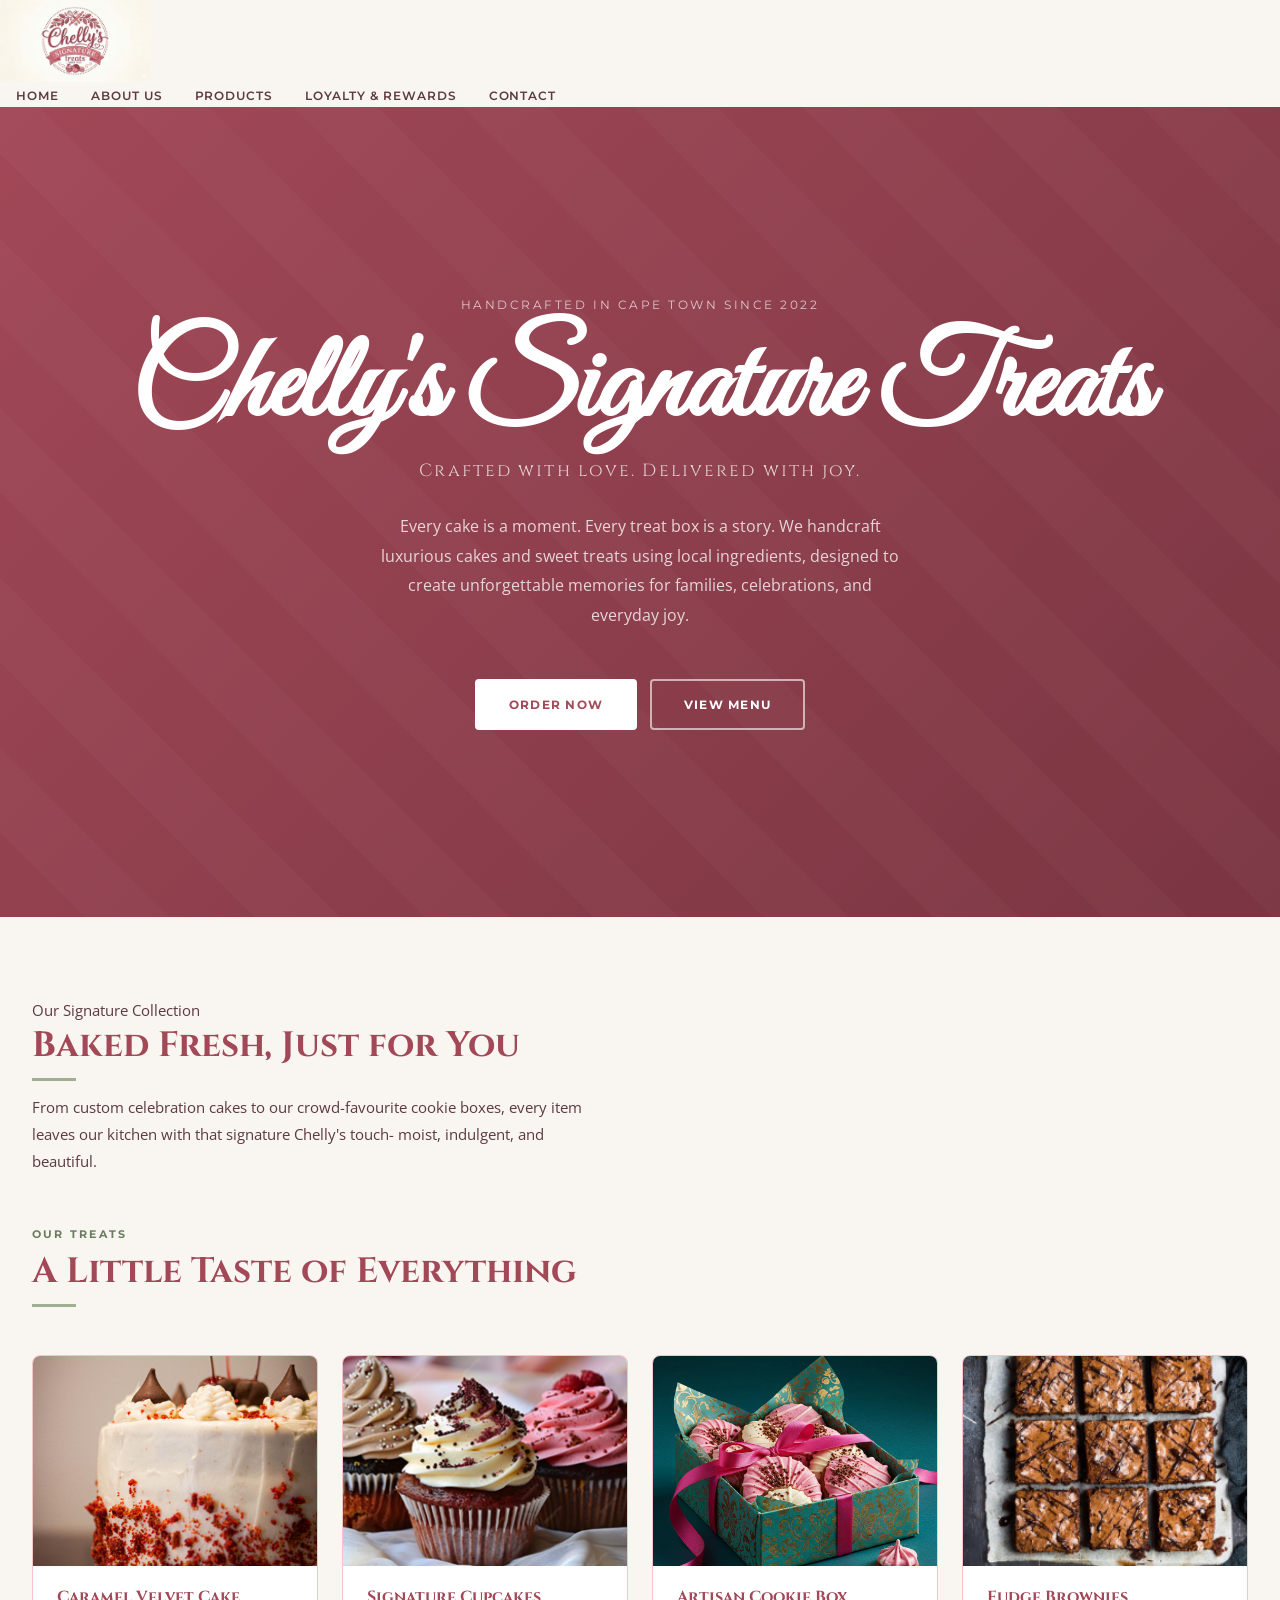
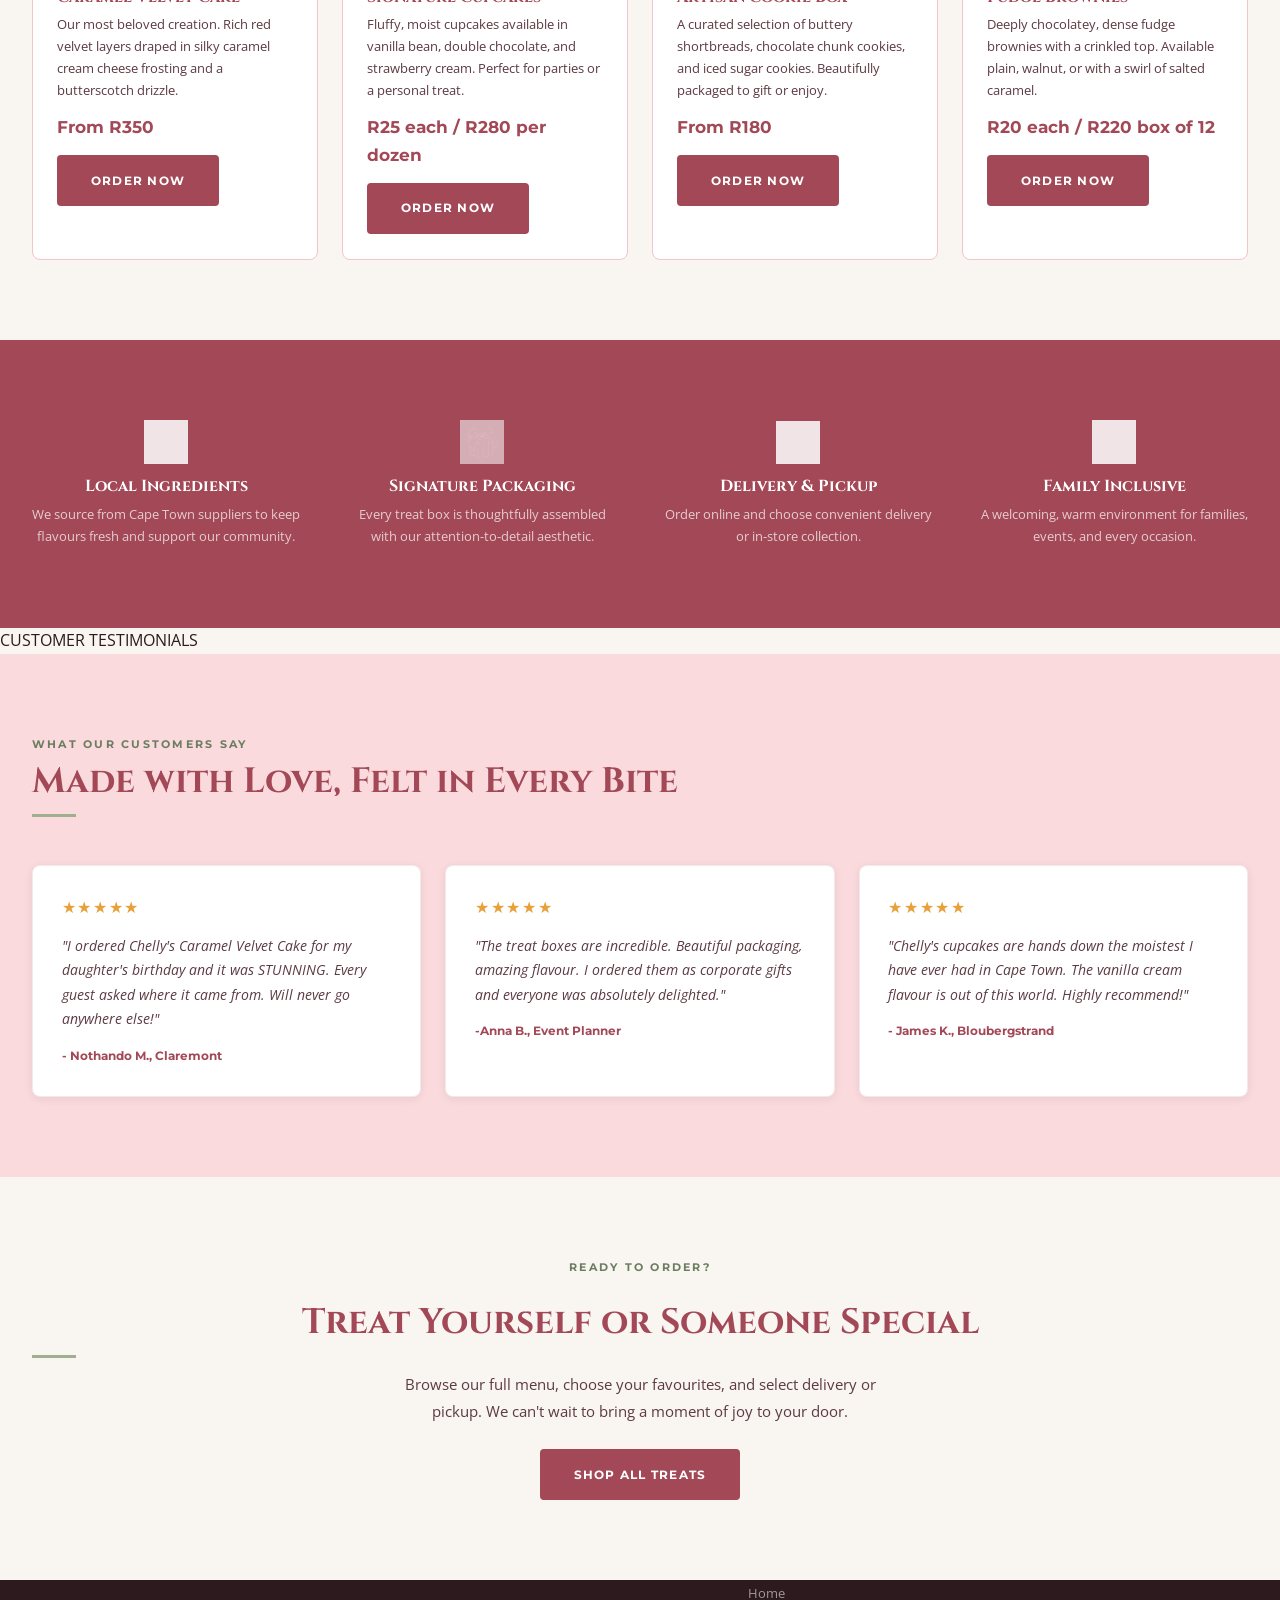
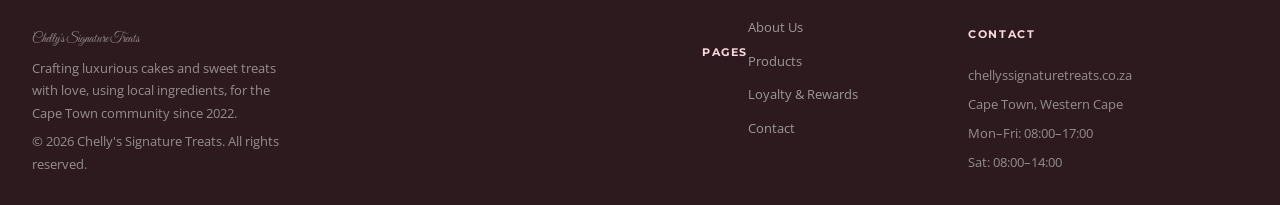
==== commit 6d9944ed: "Adding links to each web page" ====
--- a/css/index.html
+++ b/css/index.html
@@ -5,38 +5,39 @@
     <meta charset="UTF-8">
     <meta name="viewport" content="width=device-width, initial-scale=1.0">
     <title>Home | Chelly's Signature Treats</title>
+          
+
 </head>
 
 <body>
           <img src="images/logo.png" alt="Chelly's Signature Treats" width="150" height="60"/>
-    <a href="index.html">Home</a>
-    <a href ="aboutus.html">About Us</a>
-    <a href="product.html">Product</a>
-    <a href="loyaltyandreward.html">Loyalty & Reward</a>
-    <a href="contactdetail.html">Contact detail</a>
-
- <section class="hero">
-    <div class="hero-bg-pattern"></div>
-    <div class="hero-content">
-      <p align="center" class="hero-eyebrow">Handcrafted with love</p>
-           <h1> Chelly's Signature Treats</h1>
-
     </div>
-  </section>
-          <p class="hero-tagline">Crafted with love. Delivered with joy.</p>
+        <ul class="nav-links">
+          <li><a href="index.html">Home</a></li>
+          <li><a href="aboutus.html">About Us</a></li>
+          <li><a href="product.html">Products</a></li>
+          <li><a href="loyaltyandreward.html">Loyalty &amp; Rewards</a></li>
+          <li><a href="contactdetail.html">Contact</a></li>
+        </ul>
+      </nav>
+    </header>
+ <!-- ═══════════════════════════════════════════
+           HERO SECTION
+      ═══════════════════════════════════════════ -->
+      <section class="hero">
+        <p class="hero-eyebrow">Handcrafted in Cape Town since 2022</p>
+        <h1>Chelly's Signature Treats</h1>
+        <p class="hero-tagline">Crafted with love. Delivered with joy.</p>
         <p class="hero-description">
           Every cake is a moment. Every treat box is a story. We handcraft luxurious
           cakes and sweet treats using local ingredients, designed to create unforgettable
           memories for families, celebrations, and everyday joy.
- <section class="hero">
-
-  <img src="images/maincake.png" alt="Main Cake" width="200"/>
-      <div class="hero-actions">
-        <a href="#" class="btn-primary">Order Now</a>
-        <a href="#" class="btn-outline">View Menu</a>
-      </div>
-    </div>
-  </section>
+        </p>
+        <div class="hero-buttons">
+          <a href="products.html" class="btn-primary">Order Now</a>
+          <a href="products.html" class="btn-outline">View Menu</a>
+        </div>
+      </section>
 
   <!-- INTRODUCTION -->
    <section class="featured-treats">
@@ -45,10 +46,7 @@
         <p class="section-subtitle">
           From custom celebration cakes to our crowd-favourite cookie boxes, every item
           leaves our kitchen with that signature Chelly's touch- moist, indulgent, and beautiful.
-        </p>
- 
-    <!-- PHOTO GALLERY -->
-  <section class="photo-grid-section">
+ 
     <p class="section-label">Our Treats</p>
     <h2 class="section-title">A Little Taste of Everything</h2>
     <div class="photo-grid">
@@ -113,7 +111,12 @@
               <p class="treat-price">R20 each / R220 box of 12</p>
               <a href="products.html" class="btn-primary">Order Now</a>
             </div>
-          </article>
+          </section> 
+
+             <!-- ═══════════════════════════════════════════
+           OUR PROMISE BAND
+      ═══════════════════════════════════════════ -->
+         
  <section class="promise-band">
         <div class="promise-grid">
  
--- a/css/style.css
+++ b/css/style.css
@@ -43,7 +43,7 @@
   --space-2xl: 8rem;
 
   /* Layout */
-  --max-width:      1100px;
+  --max-width:      2000px;
   --nav-height:     72px;
   --radius-sm:      4px;
   --radius-md:      8px;
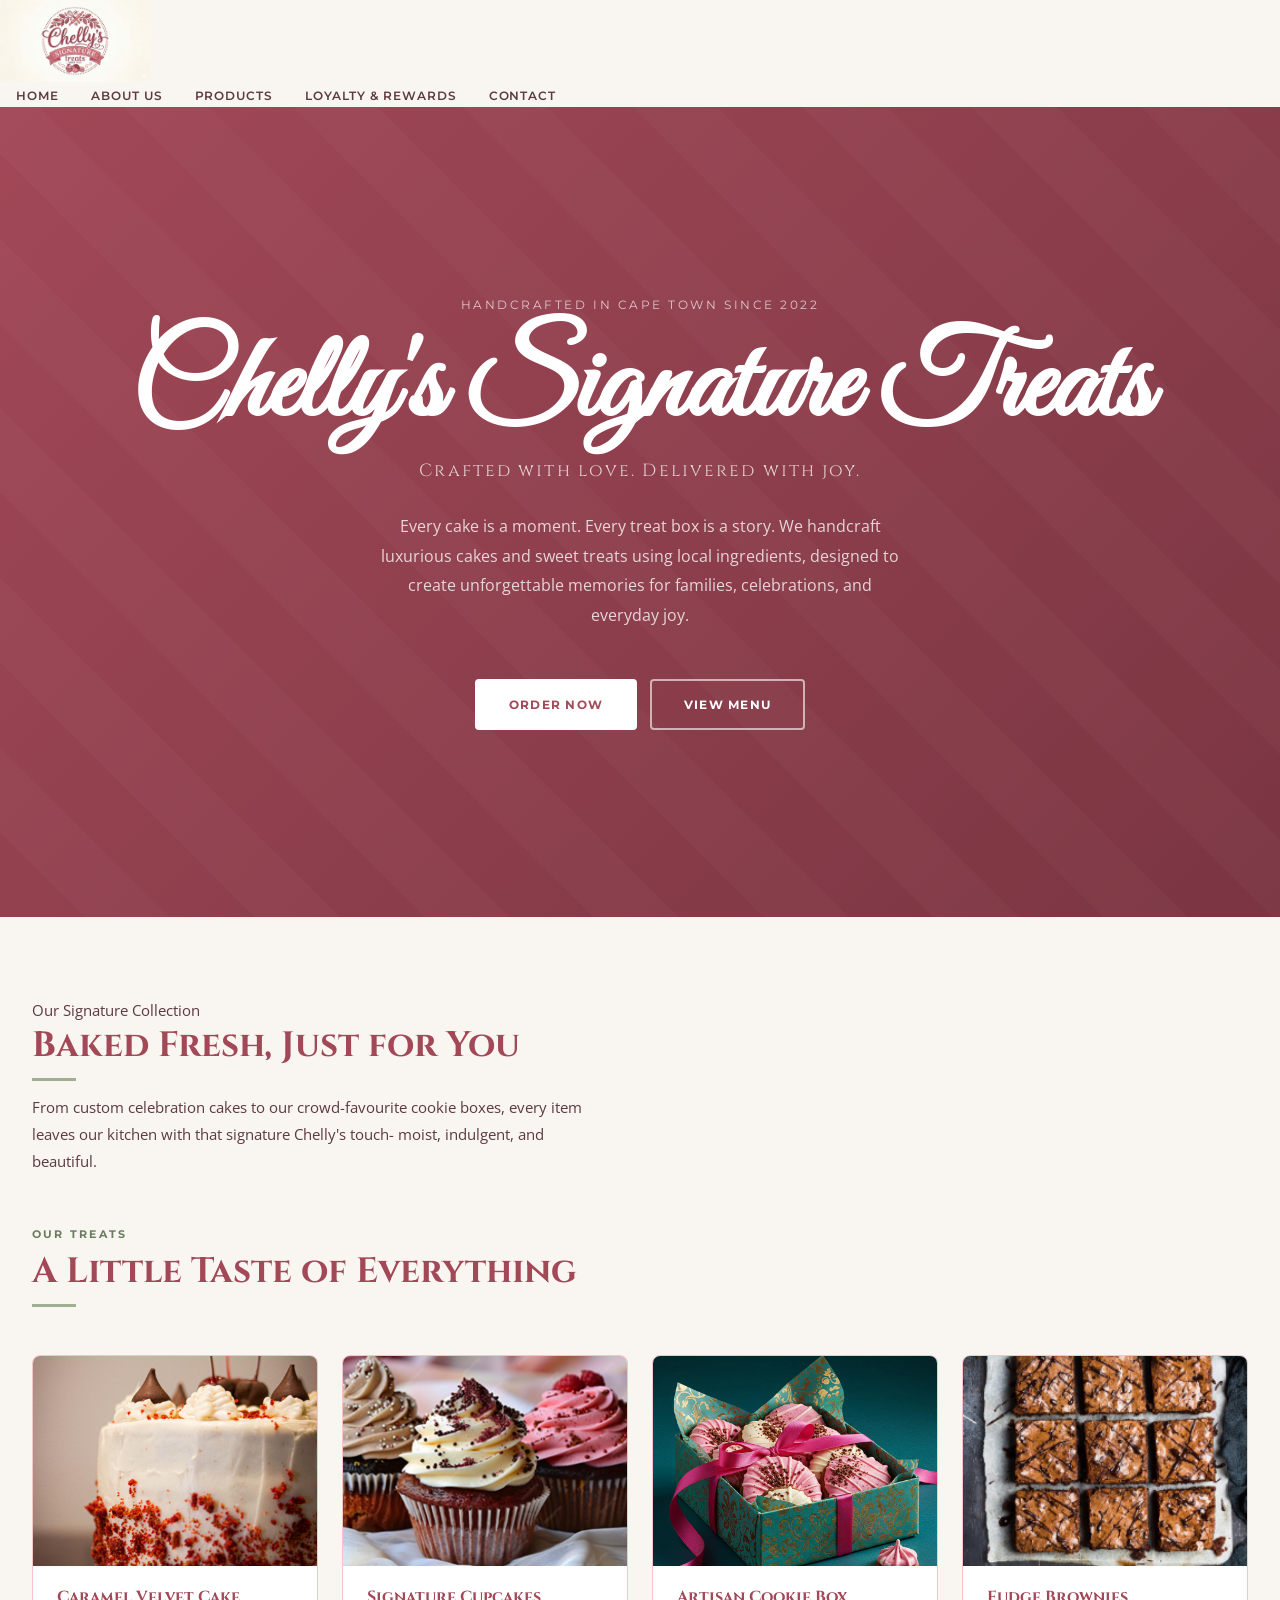
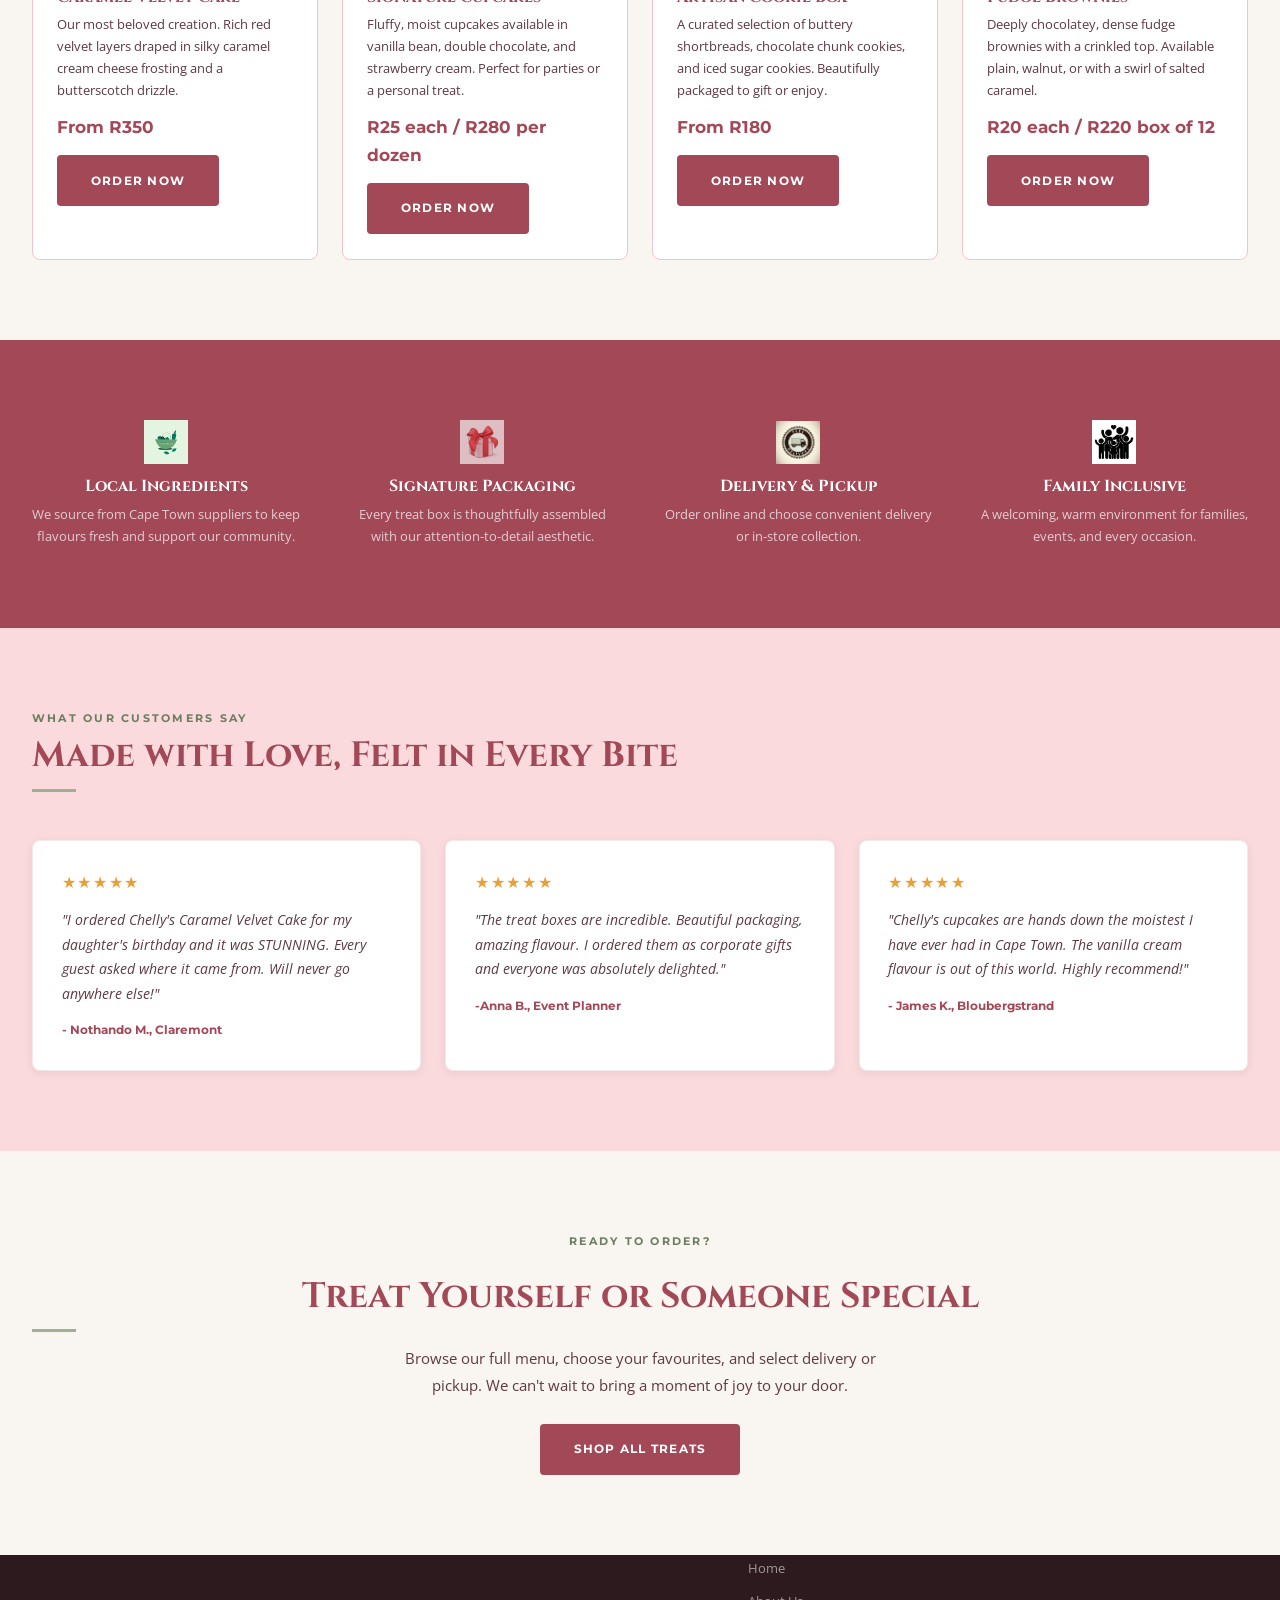
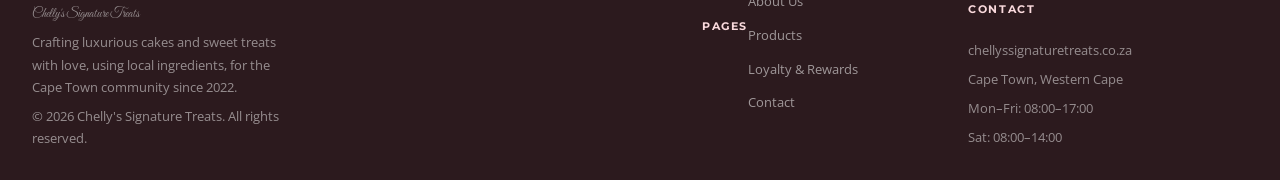
==== commit c22d3de2: "css styling images" ====
--- a/css/index.html
+++ b/css/index.html
@@ -147,9 +147,9 @@
         </div>
       </section>
  
-      
+       <!-- ═══════════════════════════════════════════
            CUSTOMER TESTIMONIALS
-      
+      ═══════════════════════════════════════════ -->
       <section class="testimonials">
         <p class="section-label">What Our Customers Say</p>
         <h2>Made with Love, Felt in Every Bite</h2>
@@ -196,7 +196,7 @@
           Browse our full menu, choose your favourites, and select delivery or pickup.
           We can't wait to bring a moment of joy to your door.
         </p>
-        <a href="products.html" class="btn-primary">Shop All Treats</a>
+        <a href="product.html" class="btn-primary">Shop All Treats</a>
       </section>
  
     </main>
@@ -220,10 +220,10 @@
           <h4>Pages</h4>
           <ul>
             <li><a href="index.html">Home</a></li>
-            <li><a href="about.html">About Us</a></li>
-            <li><a href="products.html">Products</a></li>
-            <li><a href="loyalty.html">Loyalty & Rewards</a></li>
-            <li><a href="contact.html">Contact</a></li>
+            <li><a href="aboutus.html">About Us</a></li>
+            <li><a href="product.html">Products</a></li>
+            <li><a href="loyaltyandreward.html">Loyalty & Rewards</a></li>
+            <li><a href="contactdetail.html">Contact</a></li>
           </ul>
         </nav>
  
--- a/css/style.css
+++ b/css/style.css
@@ -624,7 +624,7 @@
   height: 44px;
   margin: 0 auto var(--space-sm);
   object-fit: contain;
-  filter: brightness(0) invert(1) opacity(0.85);
+  <filter-value-list/>
 }
 
 .promise-item h3 {
@@ -860,7 +860,8 @@
   width: 38px;
   height: 38px;
   margin-bottom: var(--space-sm);
-  filter: brightness(0) invert(1) opacity(0.85);
+    <filter-value-list/>
+
 }
 
 .value-card h3 {
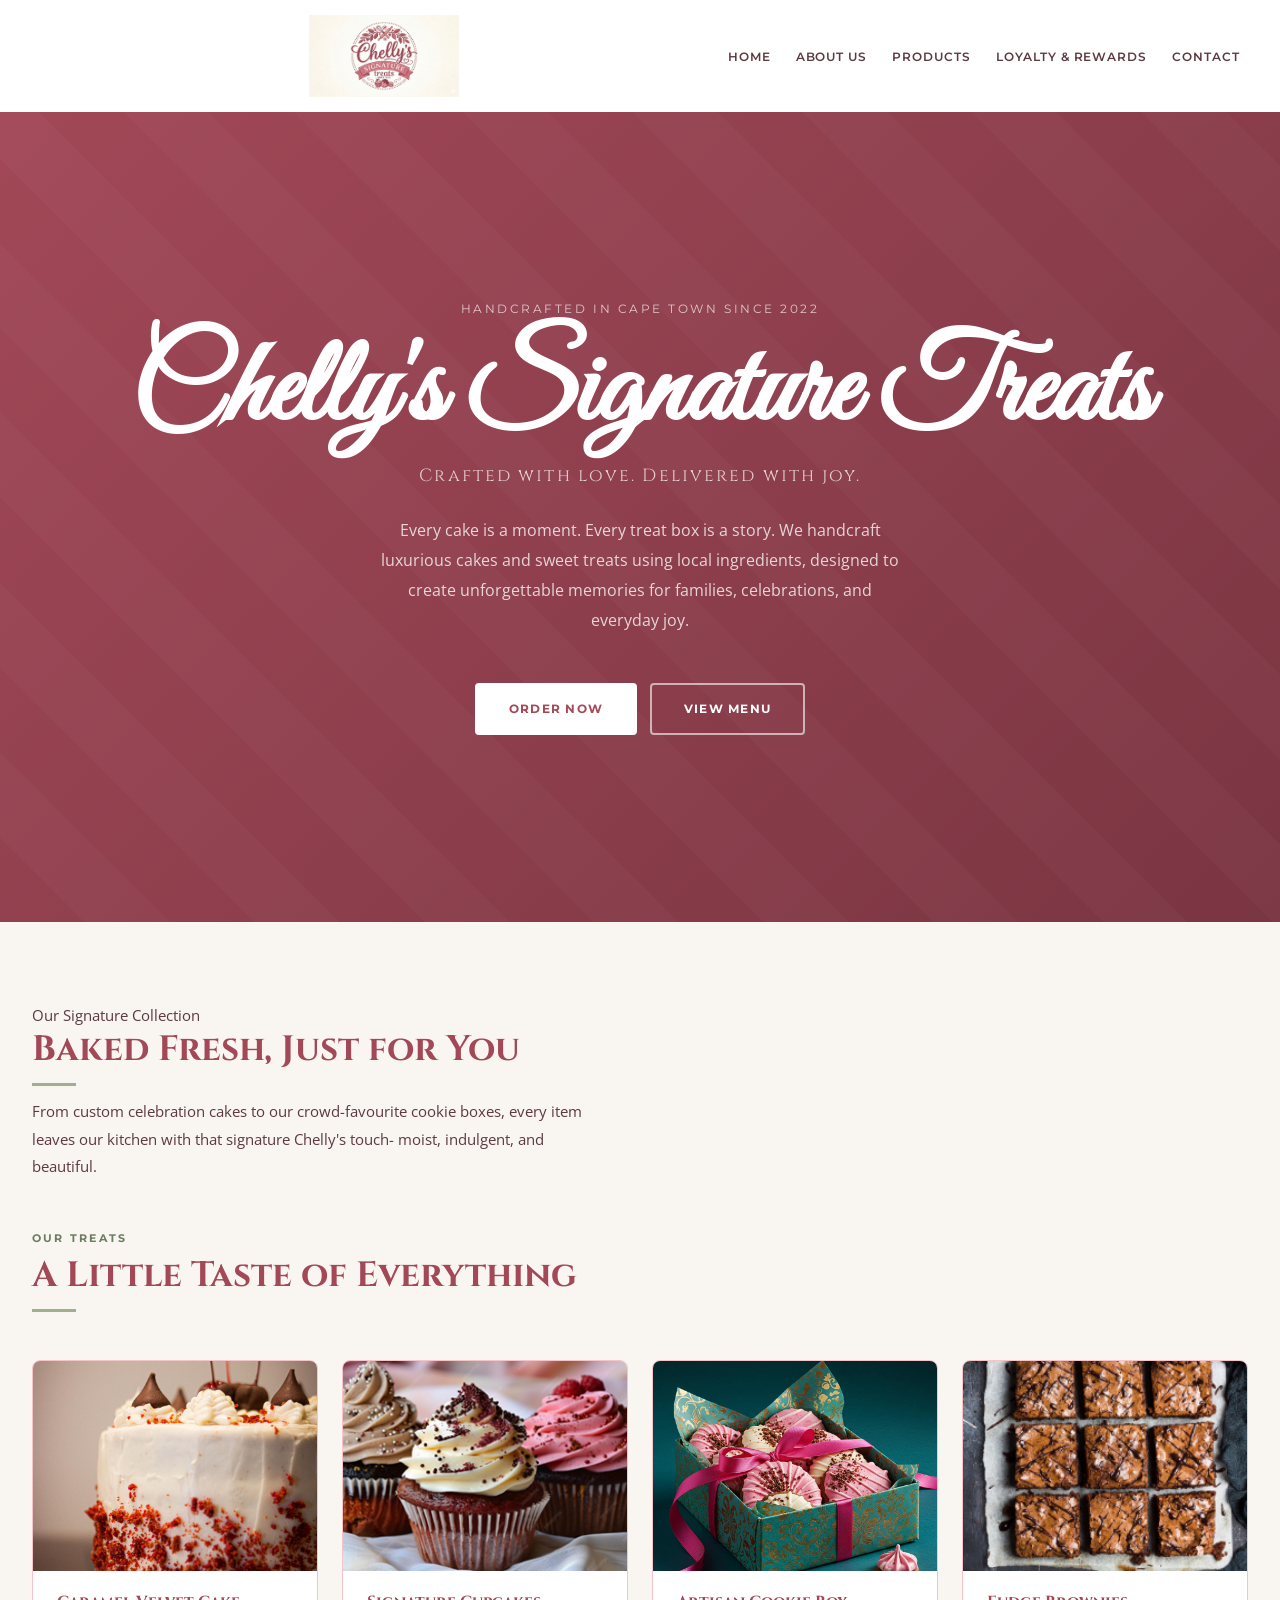
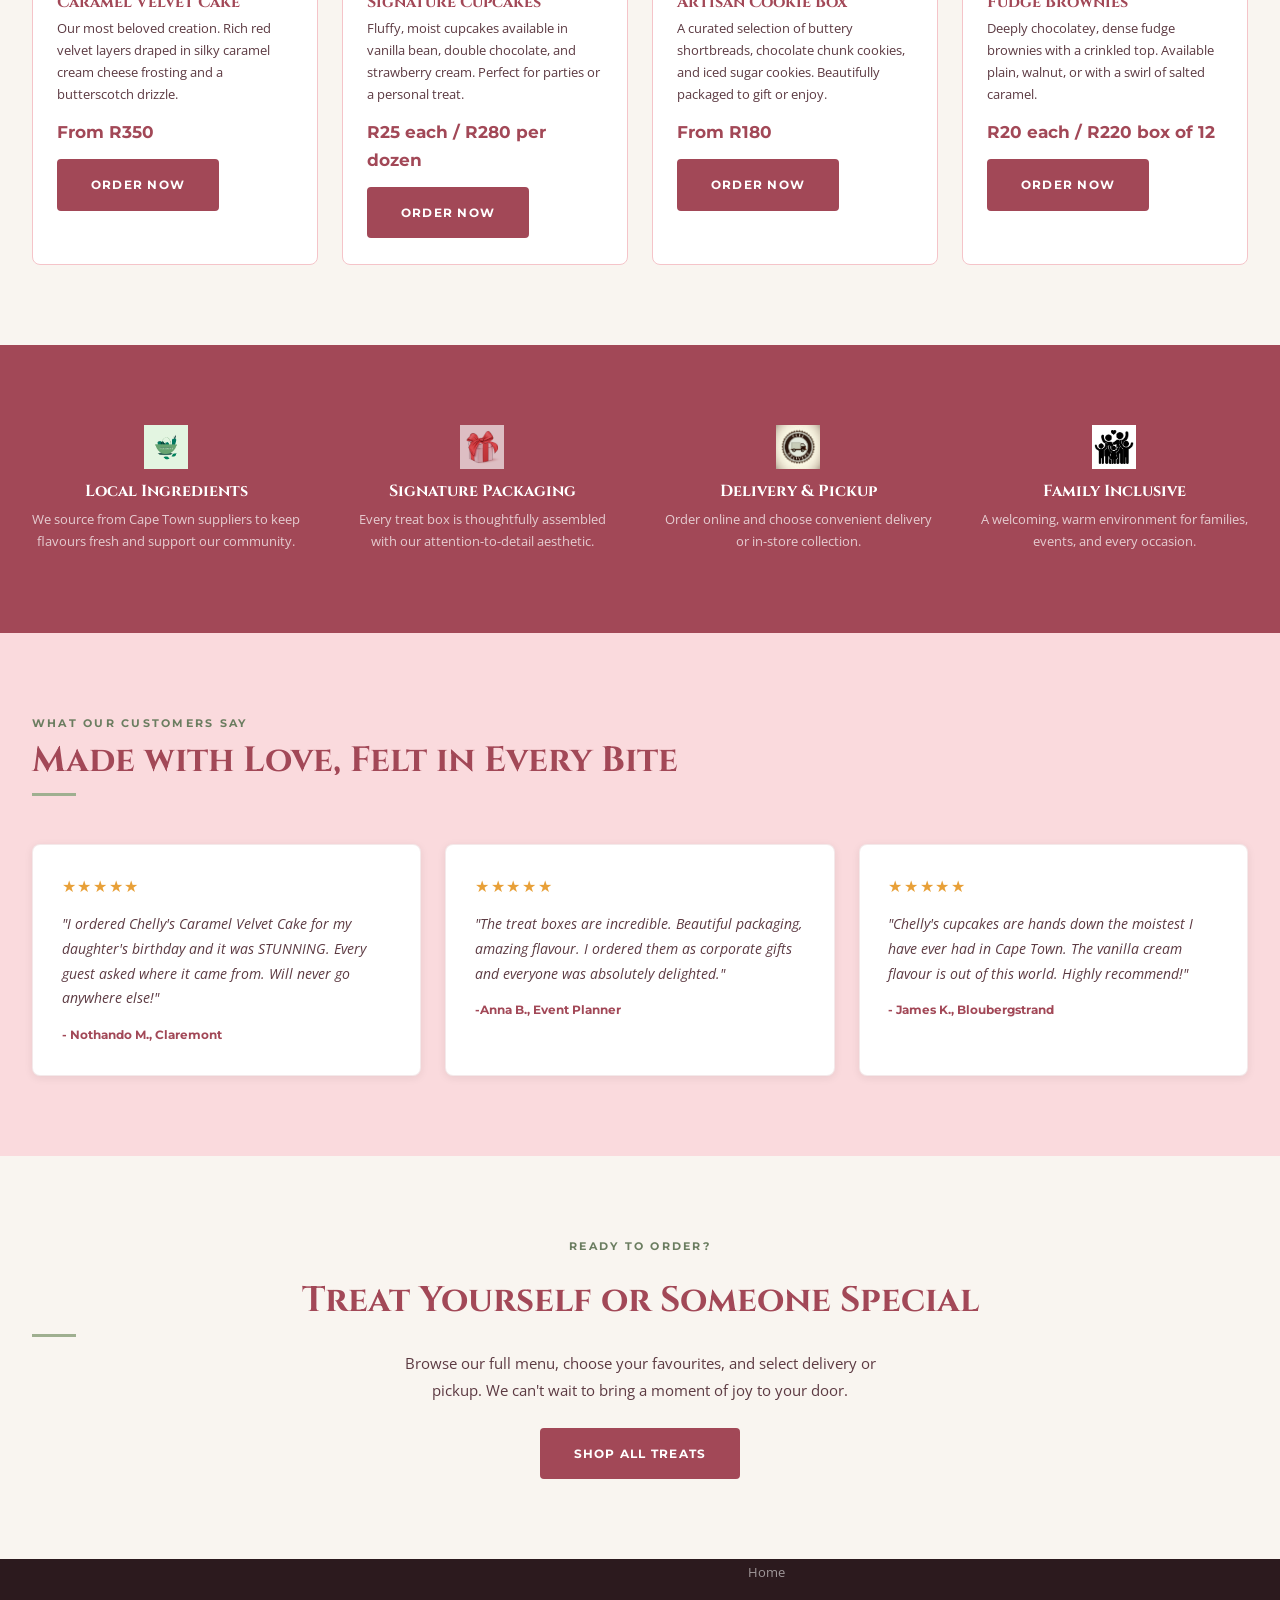
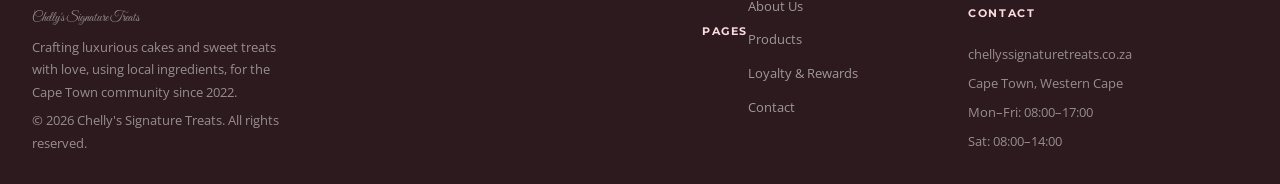
==== commit b6cc1ae8: "wrap header links in a container for correct flex spacing Grouped navigation links inside a ul block" ====
--- a/css/index.html
+++ b/css/index.html
@@ -8,6 +8,11 @@
           
 
 </head>
+<header class="header-container">
+  <div class="nav-logo">
+    <a href="index.html">
+    </a>
+  </div>
 
 <body>
           <img src="images/logo.png" alt="Chelly's Signature Treats" width="150" height="60"/>
--- a/css/style.css
+++ b/css/style.css
@@ -1,7 +1,7 @@
 /* ============================================================
    CHELLY'S SIGNATURE TREATS — style.css
-   Covers: index.html · about.html · products.html
-           loyalty.html · contact.html
+   Covers: index.html · aboutus.html · product.html
+           loyaltyandreward.html · contactdetail.html
    ============================================================ */
 /* ─────────────────────────────────────────
    1. GOOGLE FONTS IMPORT
@@ -262,13 +262,14 @@
 /* ─────────────────────────────────────────
    7. NAVIGATION
 ───────────────────────────────────────── */
-header {
-  position: sticky;
-  top: 0;
-  z-index: 100;
-  background: var(--white);
-  border-bottom: 1px solid var(--blush-dark);
-  box-shadow: var(--shadow-sm);
+.header-container {
+ display: flex;
+  justify-content: space-between; 
+  align-items: center;
+  background-color: #ffffff;      
+  padding: 15px 40px; 
+  width: 100%;     
+  box-sizing: border-box;
 }
 
 nav {
@@ -295,8 +296,10 @@
 
 .nav-links {
   display: flex;
-  gap: 0;
-  align-items: center;
+  gap: 25px;
+  list-style: none;
+  margin: 0;
+  padding: 0;
 }
 
 .nav-links li a {
@@ -306,15 +309,13 @@
   letter-spacing: 0.08em;
   text-transform: uppercase;
   color: var(--text-mid);
-  padding: 0.5rem 1rem;
-  border-radius: var(--radius-sm);
   transition: background var(--transition), color var(--transition);
   text-decoration: none;
 }
 
 .nav-links li a:hover,
 .nav-links li a[aria-current="page"] {
-  background: var(--blush);
+  background: none;
   color: var(--raspberry);
 }
 
@@ -624,7 +625,6 @@
   height: 44px;
   margin: 0 auto var(--space-sm);
   object-fit: contain;
-  <filter-value-list/>
 }
 
 .promise-item h3 {
@@ -860,8 +860,6 @@
   width: 38px;
   height: 38px;
   margin-bottom: var(--space-sm);
-    <filter-value-list/>
-
 }
 
 .value-card h3 {
@@ -999,7 +997,6 @@
     display: flex;
   gap: 0.6rem;
   flex-wrap: wrap;
-  max-width: var(--max-width);
   margin: var(--space-lg) auto 0;
   padding: 0 2rem;
 }
@@ -1029,9 +1026,10 @@
    22. PRODUCTS — CATEGORY SECTIONS & GRID
 ───────────────────────────────────────── */
 .product-category-section {
-  padding: var(--space-lg) 2rem;
-  max-width: var(--max-width);
-  margin: 0 auto;
+  padding: var(--space-lg) var(--space-md);
+    max-width: none;
+    box-sizing: border-box;
+
 }
 
 .product-category-section h2 {
@@ -1042,8 +1040,9 @@
 
 .products-grid {
   display: grid;
-  grid-template-columns: repeat(auto-fill, minmax(230px, 1fr));
+ grid-template-columns: repeat(3, 1fr); 
   gap: 1.5rem;
+
 }
 
 .product-card {
@@ -1759,9 +1758,10 @@
   }
 
   .nav-links {
-    flex-wrap: wrap;
-    justify-content: center;
-    gap: 0.2rem;
+    display: flex;
+  gap: 25px;
+  list-style: none;
+
   }
 
   .nav-links li a {
